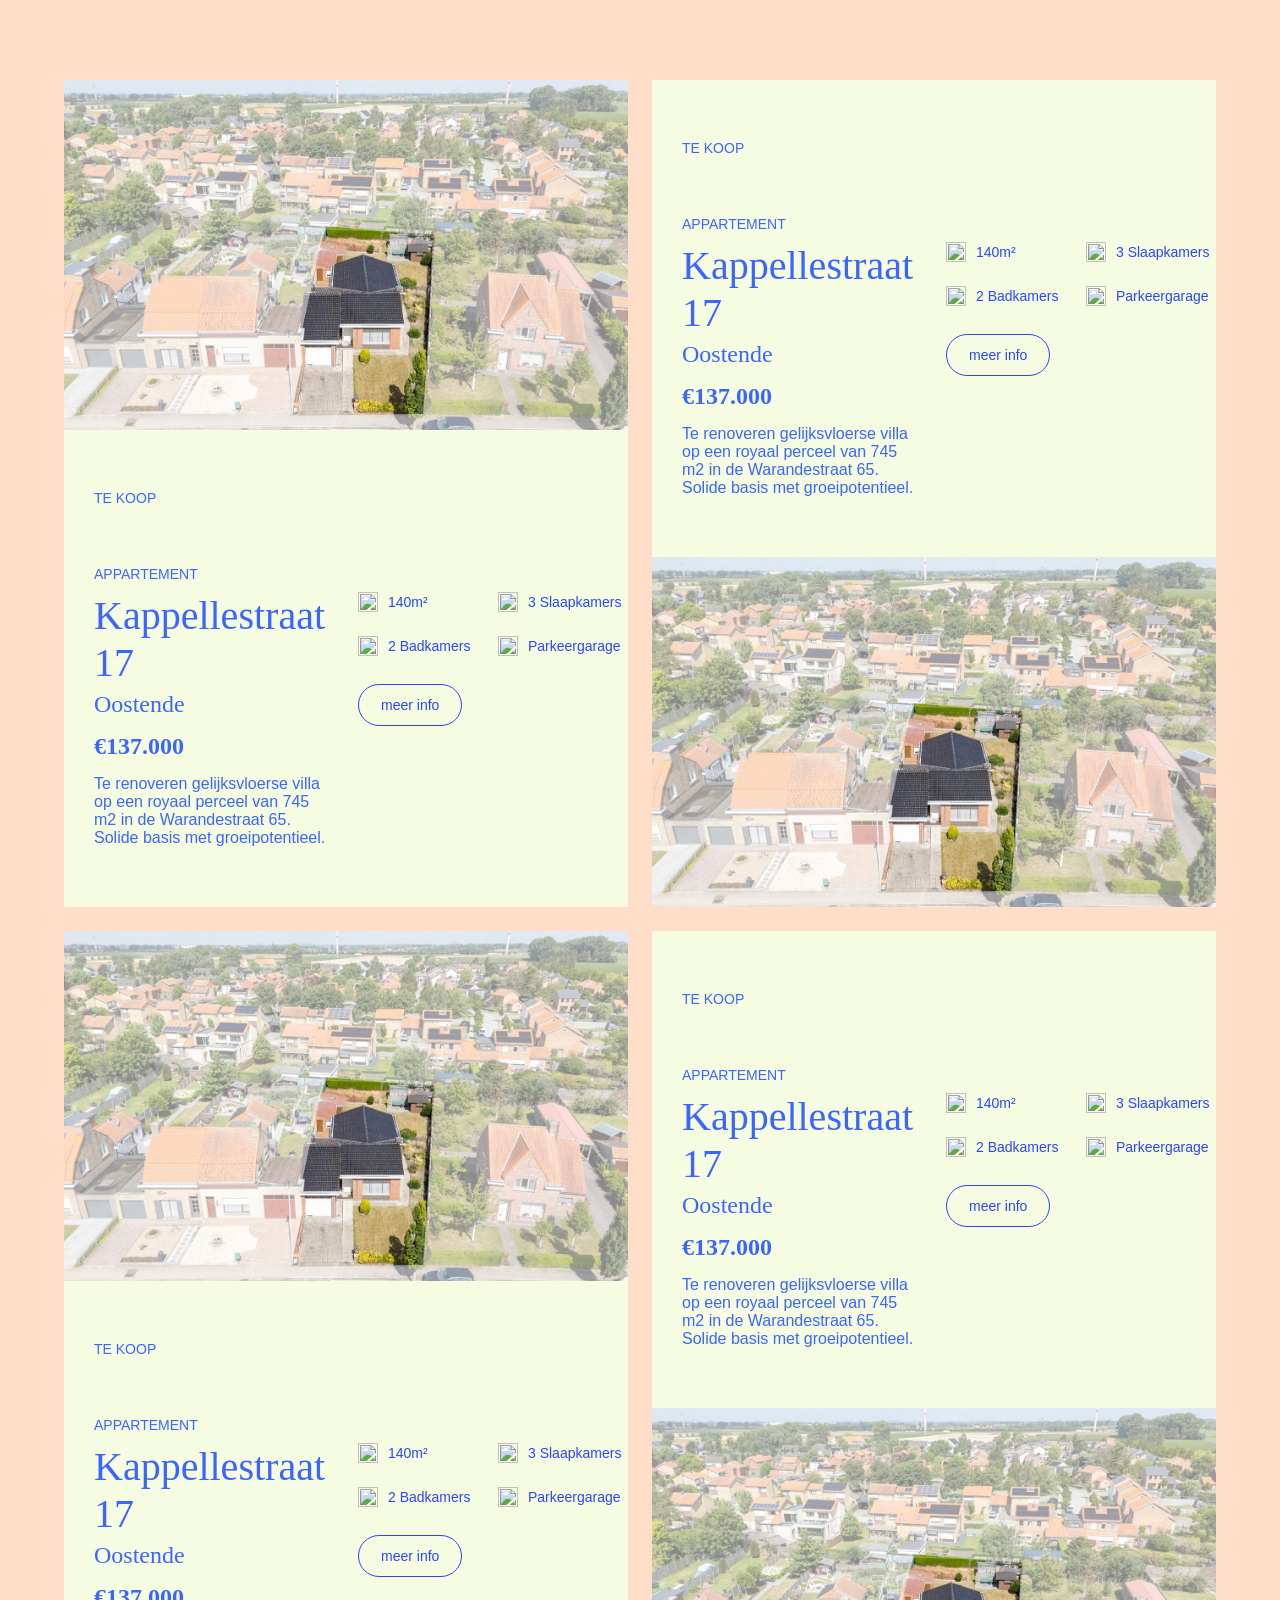
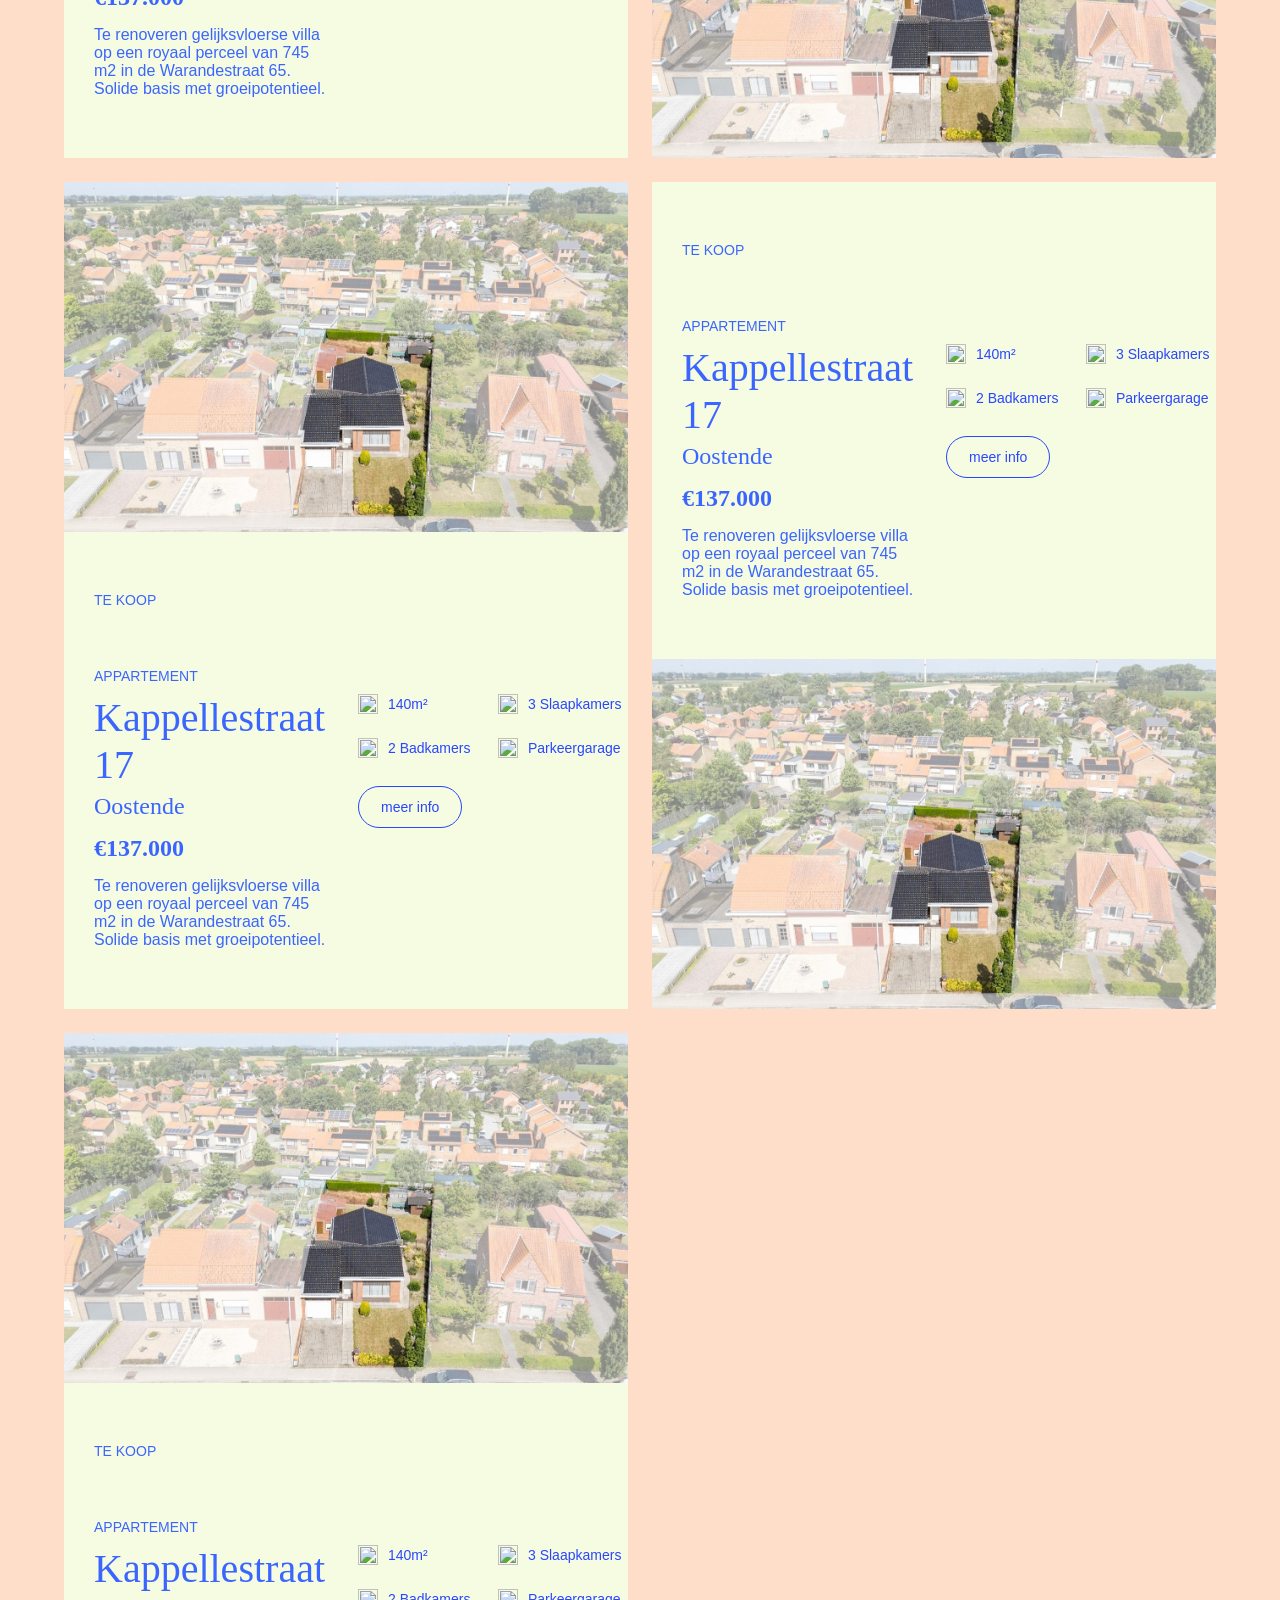
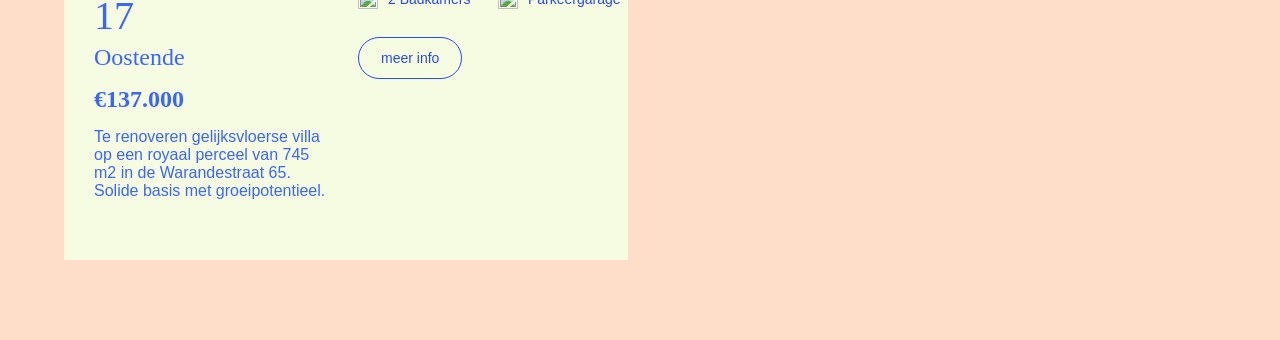
==== pand-card/index.html @ add13642 "changes" ====
<!DOCTYPE html>
<html lang="en">
<head>
    <meta charset="UTF-8">
    <meta name="viewport" content="width=device-width, initial-scale=1.0">
    <title>
        Signatuur pand overview
    </title>

    <link rel="stylesheet" href="/css/style.css">
    <link rel="stylesheet" href="/css/button.css">
    <link rel="stylesheet" href="/pand-card/style.css">
</head>
<body>
    
<div class="section">
    <div class="row">
        <div class="aanbod-wrapper">
            <div class="card aanbod-card">
                <div class="image-wrapper">
                    <img src="/assets/images/hero-img-1.JPG" alt="">
                </div>

                <div class="content-wrapper">
                    <div class="tag-wrapper">
                        <p class="tag">Te koop</p>
                        
                    </div>
                    <div class="type-wrapper">
                        <p class="type">Appartement</p>
                    </div>

                    <div class="inner-wrapper">
                        <div class="column">
                            <h3 class="title">Kappellestraat 17</h3>
                            <p class="location title">Oostende</p>
                            <p class="price title bold">€137.000</p>
                            <p class="description">
                                Te renoveren gelijksvloerse villa op een royaal perceel van 745 m2 in de Warandestraat 65. Solide basis met groeipotentieel.
                            </p>
                        </div>

                        <div class="column">
                            <div class="property-meta">
                                <ul class="meta-grid" role="list">

                                    <li class="meta-item">
                                        <img
                                            src="https://sgntr.be/wp-content/uploads/2025/12/AFMETING_ICON.svg"
                                            alt=""
                                            class="meta-icon"
                                            aria-hidden="true"
                                        >
                                        <span class="meta-text">140m²</span>
                                    </li>

                                    <li class="meta-item">
                                        <img
                                            src="https://sgntr.be/wp-content/uploads/2025/12/SLAAPKAMERS_ICON.svg"
                                            alt=""
                                            class="meta-icon"
                                            aria-hidden="true"
                                        >
                                        <span class="meta-text">3 Slaapkamers</span>
                                    </li>

                                    <li class="meta-item">
                                        <img
                                            src="https://sgntr.be/wp-content/uploads/2025/12/BADKAMER_ICON.svg"
                                            alt=""
                                            class="meta-icon"
                                            aria-hidden="true"
                                        >
                                        <span class="meta-text">2 Badkamers</span>
                                    </li>

                                    <li class="meta-item">
                                        <img
                                            src="https://sgntr.be/wp-content/uploads/2025/12/GARAGE_ICON.svg"
                                            alt=""
                                            class="meta-icon"
                                            aria-hidden="true"
                                        >
                                        <span class="meta-text">Parkeergarage</span>
                                    </li>
                                </ul>

                                <!-- <a href="#" class="meta-cta button-cta">meer info</a> -->
                                 <a href="#" class="meta-cta button-cta">
                                    <span class="button-cta-text">meer info</span>
                                    <span class="fill-container" aria-hidden="true"></span>
                                </a>
                            </div>
                        </div>
                    </div>
                </div>
            </div>
            <div class="card aanbod-card">
                <div class="image-wrapper">
                    <img src="/assets/images/hero-img-1.JPG" alt="">
                </div>

                <div class="content-wrapper">
                    <div class="tag-wrapper">
                        <p class="tag">Te koop</p>
                        
                    </div>
                    <div class="type-wrapper">
                        <p class="type">Appartement</p>
                    </div>

                    <div class="inner-wrapper">
                        <div class="column">
                            <h3 class="title">Kappellestraat 17</h3>
                            <p class="location title">Oostende</p>
                            <p class="price title bold">€137.000</p>
                            <p class="description">
                                Te renoveren gelijksvloerse villa op een royaal perceel van 745 m2 in de Warandestraat 65. Solide basis met groeipotentieel.
                            </p>
                        </div>

                        <div class="column">
                            <div class="property-meta">
                                <ul class="meta-grid" role="list">

                                    <li class="meta-item">
                                        <img
                                            src="https://sgntr.be/wp-content/uploads/2025/12/AFMETING_ICON.svg"
                                            alt=""
                                            class="meta-icon"
                                            aria-hidden="true"
                                        >
                                        <span class="meta-text">140m²</span>
                                    </li>

                                    <li class="meta-item">
                                        <img
                                            src="https://sgntr.be/wp-content/uploads/2025/12/SLAAPKAMERS_ICON.svg"
                                            alt=""
                                            class="meta-icon"
                                            aria-hidden="true"
                                        >
                                        <span class="meta-text">3 Slaapkamers</span>
                                    </li>

                                    <li class="meta-item">
                                        <img
                                            src="https://sgntr.be/wp-content/uploads/2025/12/BADKAMER_ICON.svg"
                                            alt=""
                                            class="meta-icon"
                                            aria-hidden="true"
                                        >
                                        <span class="meta-text">2 Badkamers</span>
                                    </li>

                                    <li class="meta-item">
                                        <img
                                            src="https://sgntr.be/wp-content/uploads/2025/12/GARAGE_ICON.svg"
                                            alt=""
                                            class="meta-icon"
                                            aria-hidden="true"
                                        >
                                        <span class="meta-text">Parkeergarage</span>
                                    </li>
                                </ul>

                                <!-- <a href="#" class="meta-cta button-cta">meer info</a> -->
                                 <a href="#" class="meta-cta button-cta">
                                    <span class="button-cta-text">meer info</span>
                                    <span class="fill-container" aria-hidden="true"></span>
                                </a>
                            </div>
                        </div>
                    </div>
                </div>
            </div>
            <div class="card aanbod-card">
                <div class="image-wrapper">
                    <img src="/assets/images/hero-img-1.JPG" alt="">
                </div>

                <div class="content-wrapper">
                    <div class="tag-wrapper">
                        <p class="tag">Te koop</p>
                        
                    </div>
                    <div class="type-wrapper">
                        <p class="type">Appartement</p>
                    </div>

                    <div class="inner-wrapper">
                        <div class="column">
                            <h3 class="title">Kappellestraat 17</h3>
                            <p class="location title">Oostende</p>
                            <p class="price title bold">€137.000</p>
                            <p class="description">
                                Te renoveren gelijksvloerse villa op een royaal perceel van 745 m2 in de Warandestraat 65. Solide basis met groeipotentieel.
                            </p>
                        </div>

                        <div class="column">
                            <div class="property-meta">
                                <ul class="meta-grid" role="list">

                                    <li class="meta-item">
                                        <img
                                            src="https://sgntr.be/wp-content/uploads/2025/12/AFMETING_ICON.svg"
                                            alt=""
                                            class="meta-icon"
                                            aria-hidden="true"
                                        >
                                        <span class="meta-text">140m²</span>
                                    </li>

                                    <li class="meta-item">
                                        <img
                                            src="https://sgntr.be/wp-content/uploads/2025/12/SLAAPKAMERS_ICON.svg"
                                            alt=""
                                            class="meta-icon"
                                            aria-hidden="true"
                                        >
                                        <span class="meta-text">3 Slaapkamers</span>
                                    </li>

                                    <li class="meta-item">
                                        <img
                                            src="https://sgntr.be/wp-content/uploads/2025/12/BADKAMER_ICON.svg"
                                            alt=""
                                            class="meta-icon"
                                            aria-hidden="true"
                                        >
                                        <span class="meta-text">2 Badkamers</span>
                                    </li>

                                    <li class="meta-item">
                                        <img
                                            src="https://sgntr.be/wp-content/uploads/2025/12/GARAGE_ICON.svg"
                                            alt=""
                                            class="meta-icon"
                                            aria-hidden="true"
                                        >
                                        <span class="meta-text">Parkeergarage</span>
                                    </li>
                                </ul>

                                <!-- <a href="#" class="meta-cta button-cta">meer info</a> -->
                                 <a href="#" class="meta-cta button-cta">
                                    <span class="button-cta-text">meer info</span>
                                    <span class="fill-container" aria-hidden="true"></span>
                                </a>
                            </div>
                        </div>
                    </div>
                </div>
            </div>
            <div class="card aanbod-card">
                <div class="image-wrapper">
                    <img src="/assets/images/hero-img-1.JPG" alt="">
                </div>

                <div class="content-wrapper">
                    <div class="tag-wrapper">
                        <p class="tag">Te koop</p>
                        
                    </div>
                    <div class="type-wrapper">
                        <p class="type">Appartement</p>
                    </div>

                    <div class="inner-wrapper">
                        <div class="column">
                            <h3 class="title">Kappellestraat 17</h3>
                            <p class="location title">Oostende</p>
                            <p class="price title bold">€137.000</p>
                            <p class="description">
                                Te renoveren gelijksvloerse villa op een royaal perceel van 745 m2 in de Warandestraat 65. Solide basis met groeipotentieel.
                            </p>
                        </div>

                        <div class="column">
                            <div class="property-meta">
                                <ul class="meta-grid" role="list">

                                    <li class="meta-item">
                                        <img
                                            src="https://sgntr.be/wp-content/uploads/2025/12/AFMETING_ICON.svg"
                                            alt=""
                                            class="meta-icon"
                                            aria-hidden="true"
                                        >
                                        <span class="meta-text">140m²</span>
                                    </li>

                                    <li class="meta-item">
                                        <img
                                            src="https://sgntr.be/wp-content/uploads/2025/12/SLAAPKAMERS_ICON.svg"
                                            alt=""
                                            class="meta-icon"
                                            aria-hidden="true"
                                        >
                                        <span class="meta-text">3 Slaapkamers</span>
                                    </li>

                                    <li class="meta-item">
                                        <img
                                            src="https://sgntr.be/wp-content/uploads/2025/12/BADKAMER_ICON.svg"
                                            alt=""
                                            class="meta-icon"
                                            aria-hidden="true"
                                        >
                                        <span class="meta-text">2 Badkamers</span>
                                    </li>

                                    <li class="meta-item">
                                        <img
                                            src="https://sgntr.be/wp-content/uploads/2025/12/GARAGE_ICON.svg"
                                            alt=""
                                            class="meta-icon"
                                            aria-hidden="true"
                                        >
                                        <span class="meta-text">Parkeergarage</span>
                                    </li>
                                </ul>

                                <!-- <a href="#" class="meta-cta button-cta">meer info</a> -->
                                 <a href="#" class="meta-cta button-cta">
                                    <span class="button-cta-text">meer info</span>
                                    <span class="fill-container" aria-hidden="true"></span>
                                </a>
                            </div>
                        </div>
                    </div>
                </div>
            </div>
            <div class="card aanbod-card">
                <div class="image-wrapper">
                    <img src="/assets/images/hero-img-1.JPG" alt="">
                </div>

                <div class="content-wrapper">
                    <div class="tag-wrapper">
                        <p class="tag">Te koop</p>
                        
                    </div>
                    <div class="type-wrapper">
                        <p class="type">Appartement</p>
                    </div>

                    <div class="inner-wrapper">
                        <div class="column">
                            <h3 class="title">Kappellestraat 17</h3>
                            <p class="location title">Oostende</p>
                            <p class="price title bold">€137.000</p>
                            <p class="description">
                                Te renoveren gelijksvloerse villa op een royaal perceel van 745 m2 in de Warandestraat 65. Solide basis met groeipotentieel.
                            </p>
                        </div>

                        <div class="column">
                            <div class="property-meta">
                                <ul class="meta-grid" role="list">

                                    <li class="meta-item">
                                        <img
                                            src="https://sgntr.be/wp-content/uploads/2025/12/AFMETING_ICON.svg"
                                            alt=""
                                            class="meta-icon"
                                            aria-hidden="true"
                                        >
                                        <span class="meta-text">140m²</span>
                                    </li>

                                    <li class="meta-item">
                                        <img
                                            src="https://sgntr.be/wp-content/uploads/2025/12/SLAAPKAMERS_ICON.svg"
                                            alt=""
                                            class="meta-icon"
                                            aria-hidden="true"
                                        >
                                        <span class="meta-text">3 Slaapkamers</span>
                                    </li>

                                    <li class="meta-item">
                                        <img
                                            src="https://sgntr.be/wp-content/uploads/2025/12/BADKAMER_ICON.svg"
                                            alt=""
                                            class="meta-icon"
                                            aria-hidden="true"
                                        >
                                        <span class="meta-text">2 Badkamers</span>
                                    </li>

                                    <li class="meta-item">
                                        <img
                                            src="https://sgntr.be/wp-content/uploads/2025/12/GARAGE_ICON.svg"
                                            alt=""
                                            class="meta-icon"
                                            aria-hidden="true"
                                        >
                                        <span class="meta-text">Parkeergarage</span>
                                    </li>
                                </ul>

                                <!-- <a href="#" class="meta-cta button-cta">meer info</a> -->
                                 <a href="#" class="meta-cta button-cta">
                                    <span class="button-cta-text">meer info</span>
                                    <span class="fill-container" aria-hidden="true"></span>
                                </a>
                            </div>
                        </div>
                    </div>
                </div>
            </div>
            <div class="card aanbod-card">
                <div class="image-wrapper">
                    <img src="/assets/images/hero-img-1.JPG" alt="">
                </div>

                <div class="content-wrapper">
                    <div class="tag-wrapper">
                        <p class="tag">Te koop</p>
                        
                    </div>
                    <div class="type-wrapper">
                        <p class="type">Appartement</p>
                    </div>

                    <div class="inner-wrapper">
                        <div class="column">
                            <h3 class="title">Kappellestraat 17</h3>
                            <p class="location title">Oostende</p>
                            <p class="price title bold">€137.000</p>
                            <p class="description">
                                Te renoveren gelijksvloerse villa op een royaal perceel van 745 m2 in de Warandestraat 65. Solide basis met groeipotentieel.
                            </p>
                        </div>

                        <div class="column">
                            <div class="property-meta">
                                <ul class="meta-grid" role="list">

                                    <li class="meta-item">
                                        <img
                                            src="https://sgntr.be/wp-content/uploads/2025/12/AFMETING_ICON.svg"
                                            alt=""
                                            class="meta-icon"
                                            aria-hidden="true"
                                        >
                                        <span class="meta-text">140m²</span>
                                    </li>

                                    <li class="meta-item">
                                        <img
                                            src="https://sgntr.be/wp-content/uploads/2025/12/SLAAPKAMERS_ICON.svg"
                                            alt=""
                                            class="meta-icon"
                                            aria-hidden="true"
                                        >
                                        <span class="meta-text">3 Slaapkamers</span>
                                    </li>

                                    <li class="meta-item">
                                        <img
                                            src="https://sgntr.be/wp-content/uploads/2025/12/BADKAMER_ICON.svg"
                                            alt=""
                                            class="meta-icon"
                                            aria-hidden="true"
                                        >
                                        <span class="meta-text">2 Badkamers</span>
                                    </li>

                                    <li class="meta-item">
                                        <img
                                            src="https://sgntr.be/wp-content/uploads/2025/12/GARAGE_ICON.svg"
                                            alt=""
                                            class="meta-icon"
                                            aria-hidden="true"
                                        >
                                        <span class="meta-text">Parkeergarage</span>
                                    </li>
                                </ul>

                                <!-- <a href="#" class="meta-cta button-cta">meer info</a> -->
                                 <a href="#" class="meta-cta button-cta">
                                    <span class="button-cta-text">meer info</span>
                                    <span class="fill-container" aria-hidden="true"></span>
                                </a>
                            </div>
                        </div>
                    </div>
                </div>
            </div>
            <div class="card aanbod-card">
                <div class="image-wrapper">
                    <img src="/assets/images/hero-img-1.JPG" alt="">
                </div>

                <div class="content-wrapper">
                    <div class="tag-wrapper">
                        <p class="tag">Te koop</p>
                        
                    </div>
                    <div class="type-wrapper">
                        <p class="type">Appartement</p>
                    </div>

                    <div class="inner-wrapper">
                        <div class="column">
                            <h3 class="title">Kappellestraat 17</h3>
                            <p class="location title">Oostende</p>
                            <p class="price title bold">€137.000</p>
                            <p class="description">
                                Te renoveren gelijksvloerse villa op een royaal perceel van 745 m2 in de Warandestraat 65. Solide basis met groeipotentieel.
                            </p>
                        </div>

                        <div class="column">
                            <div class="property-meta">
                                <ul class="meta-grid" role="list">

                                    <li class="meta-item">
                                        <img
                                            src="https://sgntr.be/wp-content/uploads/2025/12/AFMETING_ICON.svg"
                                            alt=""
                                            class="meta-icon"
                                            aria-hidden="true"
                                        >
                                        <span class="meta-text">140m²</span>
                                    </li>

                                    <li class="meta-item">
                                        <img
                                            src="https://sgntr.be/wp-content/uploads/2025/12/SLAAPKAMERS_ICON.svg"
                                            alt=""
                                            class="meta-icon"
                                            aria-hidden="true"
                                        >
                                        <span class="meta-text">3 Slaapkamers</span>
                                    </li>

                                    <li class="meta-item">
                                        <img
                                            src="https://sgntr.be/wp-content/uploads/2025/12/BADKAMER_ICON.svg"
                                            alt=""
                                            class="meta-icon"
                                            aria-hidden="true"
                                        >
                                        <span class="meta-text">2 Badkamers</span>
                                    </li>

                                    <li class="meta-item">
                                        <img
                                            src="https://sgntr.be/wp-content/uploads/2025/12/GARAGE_ICON.svg"
                                            alt=""
                                            class="meta-icon"
                                            aria-hidden="true"
                                        >
                                        <span class="meta-text">Parkeergarage</span>
                                    </li>
                                </ul>

                                <!-- <a href="#" class="meta-cta button-cta">meer info</a> -->
                                 <a href="#" class="meta-cta button-cta">
                                    <span class="button-cta-text">meer info</span>
                                    <span class="fill-container" aria-hidden="true"></span>
                                </a>
                            </div>
                        </div>
                    </div>
                </div>
            </div>
        </div>
    </div>
</div>

</body>
</html>
---- css/style.css ----
:root {
    --pink-color: #FFDEC9;
    --blue-color: #3B65FF;
    --white-color: #fff;
    --orange-color: #FE5801;
    --yellow-color: #F5FCE2;
}

/* =========================
   CANICULE DISPLAY
========================= */

@font-face {
    font-family: "Canicule Display";
    src: url("https://sgntr.be/wp-content/uploads/2025/12/CaniculeDisplayv0.4-Regular.Trial_.ttf")
         format("truetype");
    font-weight: 400;
    font-style: normal;
    font-display: swap;
}

@font-face {
    font-family: "Canicule Display";
    src: url("https://sgntr.be/wp-content/uploads/2025/12/CaniculeDisplayv0.4-Bold.Trial_.ttf")
         format("truetype");
    font-weight: 700;
    font-style: normal;
    font-display: swap;
}


/* =========================
   SPACE GROTESK
========================= */

@font-face {
    font-family: "Space Grotesk";
    src: url("https://sgntr.be/wp-content/uploads/2025/12/SpaceGrotesk-Light.ttf")
         format("truetype");
    font-weight: 300;
    font-style: normal;
    font-display: swap;
}

@font-face {
    font-family: "Space Grotesk";
    src: url("https://sgntr.be/wp-content/uploads/2025/12/SpaceGrotesk-Regular.ttf")
         format("truetype");
    font-weight: 400;
    font-style: normal;
    font-display: swap;
}

@font-face {
    font-family: "Space Grotesk";
    src: url("https://sgntr.be/wp-content/uploads/2025/12/SpaceGrotesk-Medium.ttf")
         format("truetype");
    font-weight: 500;
    font-style: normal;
    font-display: swap;
}

@font-face {
    font-family: "Space Grotesk";
    src: url("https://sgntr.be/wp-content/uploads/2025/12/SpaceGrotesk-Bold.ttf")
         format("truetype");
    font-weight: 700;
    font-style: normal;
    font-display: swap;
}

body {
    font-family: "Space Grotesk", sans-serif;
}

h1,
h2,
h3 {
    font-family: "Canicule Display", serif;
}

.title {
    font-family: "Canicule Display";
    font-weight: 400;
}

.title.bold {
    font-weight: 700;
}

.text {
    font-family: "Space Grotesk";
    font-weight: 400;
}

*,
*::before,
*::after {
    box-sizing: border-box;
}

* {
    margin: 0;
    padding: 0;
}

html {
    font-size: 100%;
    scroll-behavior: smooth;
}

body {
    background-color: var(--pink-color);
}

.section {
    display: flex;
    max-width: none;
    width: 100%;
    margin: 80px auto;
}

.section .row {
    display: flex;
    width: 100%;
    max-width: 1440px;
    justify-content: center;
    margin: 0px 5%;
}

.aanbod-wrapper {
    display: grid;
    grid-template-columns: repeat(2, 1fr);
    gap: 24px;
}

@media (max-width: 767px) {
    .aanbod-wrapper {
        grid-template-columns: 1fr;
    }
}
---- css/button.css ----
.button-cta {
    position: relative;
    overflow: hidden;
    padding: 16px 36px;
    border: 2px solid #000;
    border-radius: 999px;
    background: transparent;
    cursor: pointer;

    display: inline-flex;
    align-items: center;
    justify-content: center;
}

/* Tekst */
.button-cta-text {
    position: relative;
    z-index: 2;
    transition: color 0.4s ease;
}

/* Zwarte fill */
.button-cta .fill-container {
    position: absolute;
    inset: 0;
    background: var(--blue-color);
    border-radius: inherit;

    transform: scaleY(0);
    transform-origin: top;
    transition: transform 0.45s cubic-bezier(0.4, 0, 0.2, 1);

    z-index: 1;
}

/* Hover state */
.button-cta:hover .fill-container {
    transform: scaleY(1);
}

.button-cta:hover .button-cta-text {
    color: #fff;
}
---- pand-card/style.css ----
.aanbod-card {
    color: var(--blue-color);
    display: flex;
    flex: 0 1 500px;
    flex-direction: column;
    gap: 0;
}

.aanbod-card:nth-child(even) {
    display: flex;
    flex-direction: column-reverse;
}

.aanbod-card:hover .image-wrapper img {
    transform: scale(1.05);
}

.aanbod-card .image-wrapper {
    max-height: 350px;
    overflow: hidden;
}

.aanbod-card .image-wrapper img {
    width: 100%;
    height: 100%;
    object-fit: cover;
    display: block;
    transition: all 400ms ease-in-out;
}

.aanbod-card .content-wrapper {
    display: flex;
    flex-direction: column;
    padding: 60px 30px;
    background-color: var(--yellow-color);
}

.aanbod-card .tag,
.aanbod-card .type {
    text-transform: uppercase;
    font-weight: 300;
    font-size: 14px;
}

.aanbod-card .type {
    margin-bottom: 10px;
}

.aanbod-card .description {
    font-weight: 300;
}

.aanbod-card .tag {
    margin-bottom: 60px;
}

.aanbod-card h3 {
    font-size: 2.5rem;
    margin-bottom: 5px;
}

.aanbod-card .location {
    font-size: 1.5rem;
    margin-bottom: 15px;
}

.aanbod-card .price {
    font-size: 1.5rem;
    margin-bottom: 15px;
}


.aanbod-card .inner-wrapper {
    display: grid;
    grid-template-columns: repeat(2, 1fr);
    gap: 24px;
}

.property-meta {
    display: grid;
    gap: 28px;
}

.meta-grid {
    display: grid;
    grid-template-columns: repeat(2, minmax(0, 1fr));
    gap: 24px 40px;
    padding: 0;
    margin: 0;
}

.meta-item {
    display: flex;
    align-items: center;
    gap: 10px;
}

.meta-icon {
    width: 20px;
    height: 20px;
    flex-shrink: 0;
}

.meta-icon img,
.meta-icon {
    display: block;
}

.meta-text {
    font-family: "Space Grotesk", sans-serif;
    font-weight: 300;
    font-size: 14px;
    line-height: 1.2;
    color: #2a46ff;
    white-space: nowrap;
}

.meta-cta {
    align-self: start;
    display: flex;
    width: fit-content;
    align-items: center;
    padding: 12px 22px;
    border: 1px solid #2a46ff;
    border-radius: 999px;
    font-family: "Space Grotesk", sans-serif;
    font-size: 14px;
    color: #2a46ff;
    text-decoration: none;
}

@media (max-width: 767px) {
    .aanbod-card  .inner-wrapper {
        grid-template-columns: 1fr;
    }

        .meta-grid {
        grid-template-columns: 1fr;
    }

    .meta-text {
        white-space: normal;
    }
}
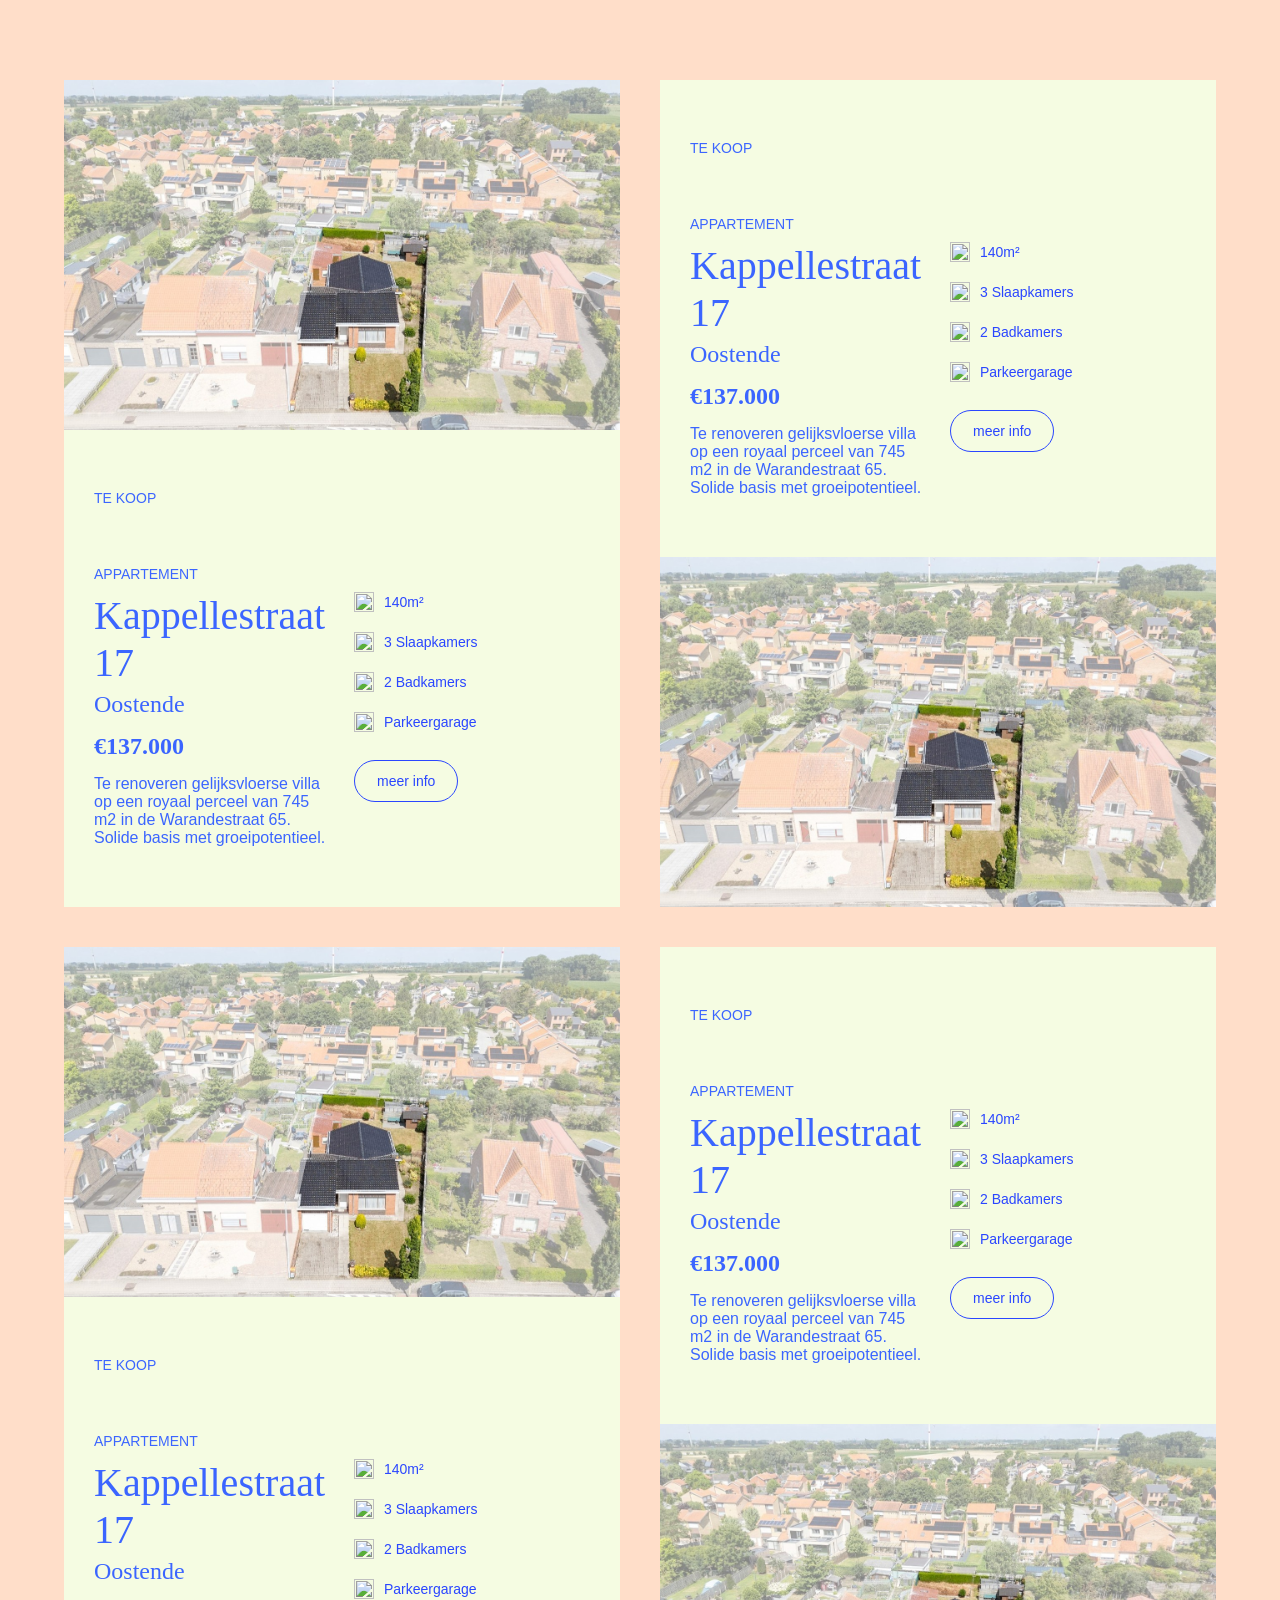
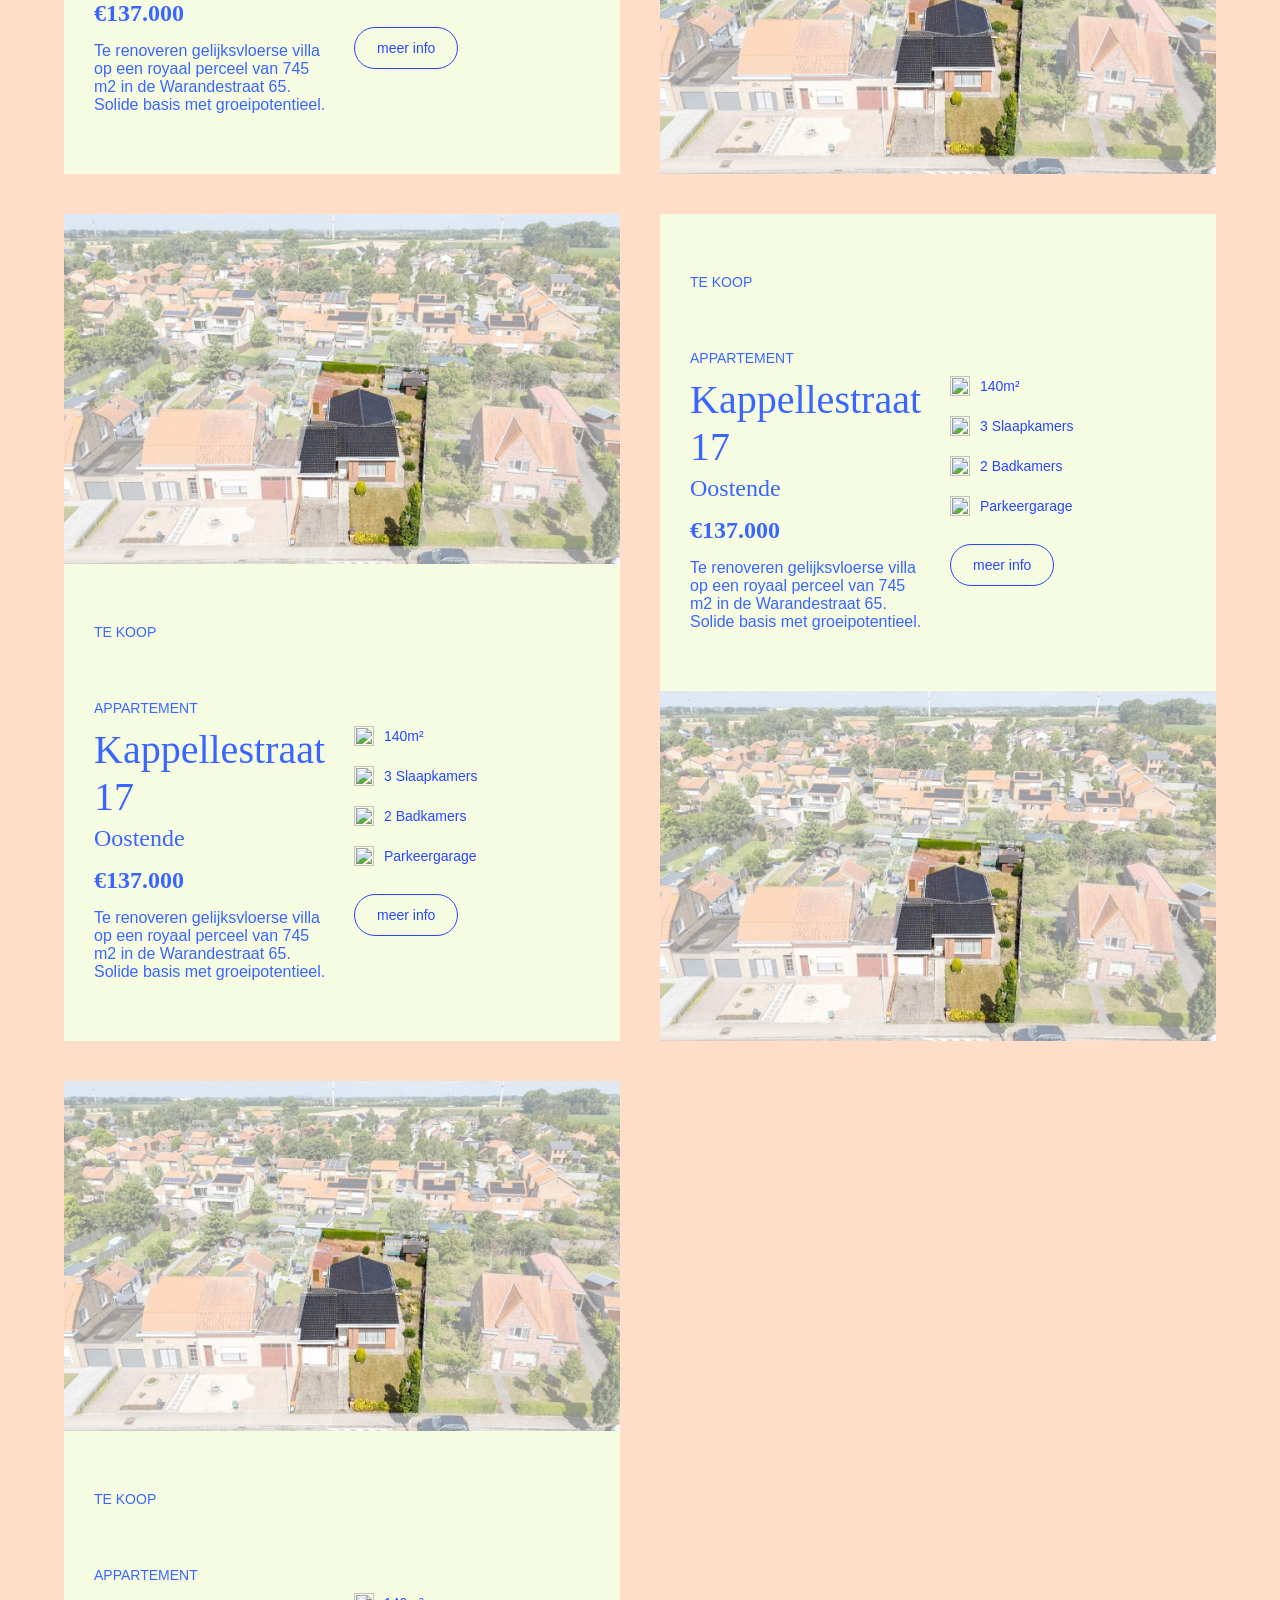
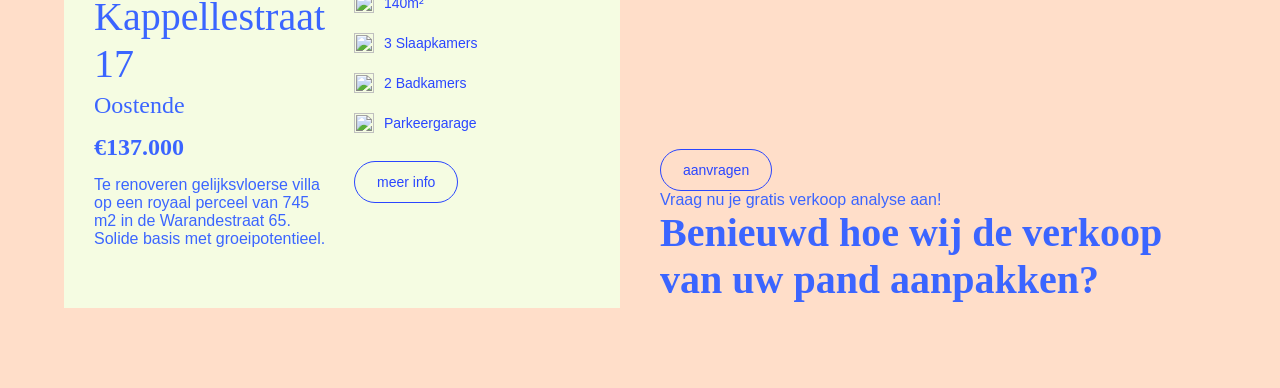
==== commit 4e9c36ac: "changes" ====
--- a/pand-card/index.html
+++ b/pand-card/index.html
@@ -569,6 +569,18 @@
                     </div>
                 </div>
             </div>
+            <div class="card aanbod-card cta-card">
+                <h3>
+                    Benieuwd hoe wij de verkoop van uw pand aanpakken?
+                </h3>
+                <p>
+                    Vraag nu je gratis verkoop analyse aan!
+                </p>
+                <a href="#" class="meta-cta button-cta orange-btn">
+                    <span class="button-cta-text">aanvragen</span>
+                    <span class="fill-container" aria-hidden="true"></span>
+                </a>
+            </div>
         </div>
     </div>
 </div>
--- a/css/style.css
+++ b/css/style.css
@@ -131,7 +131,7 @@
 .aanbod-wrapper {
     display: grid;
     grid-template-columns: repeat(2, 1fr);
-    gap: 24px;
+    gap: 40px;
 }
 
 @media (max-width: 767px) {
--- a/pand-card/style.css
+++ b/pand-card/style.css
@@ -7,7 +7,6 @@
 }
 
 .aanbod-card:nth-child(even) {
-    display: flex;
     flex-direction: column-reverse;
 }
 
@@ -83,8 +82,8 @@
 
 .meta-grid {
     display: grid;
-    grid-template-columns: repeat(2, minmax(0, 1fr));
-    gap: 24px 40px;
+    grid-template-columns: repeat(auto-fit, minmax(120px, 1fr));
+    gap: 20px;
     padding: 0;
     margin: 0;
 }
@@ -129,16 +128,38 @@
     text-decoration: none;
 }
 
-@media (max-width: 767px) {
+@media (max-width: 1250px) {
+    .aanbod-card h3 {
+        font-size: 1.5rem;
+    }
+}
+
+@media (max-width: 950px) {
     .aanbod-card  .inner-wrapper {
         grid-template-columns: 1fr;
     }
+}
 
-        .meta-grid {
+@media (max-width: 768px) {
+    .meta-grid {
         grid-template-columns: 1fr;
     }
 
     .meta-text {
         white-space: normal;
     }
+}
+
+@media (max-width: 560px) {
+    .aanbod-card:nth-child(even) {
+        flex-direction: column;
+    }
+
+    .aanbod-card h3 {
+        font-size: 2.5rem;
+    }
+
+    .aanbod-card .tag {
+        margin-bottom: 40px;
+    }
 }
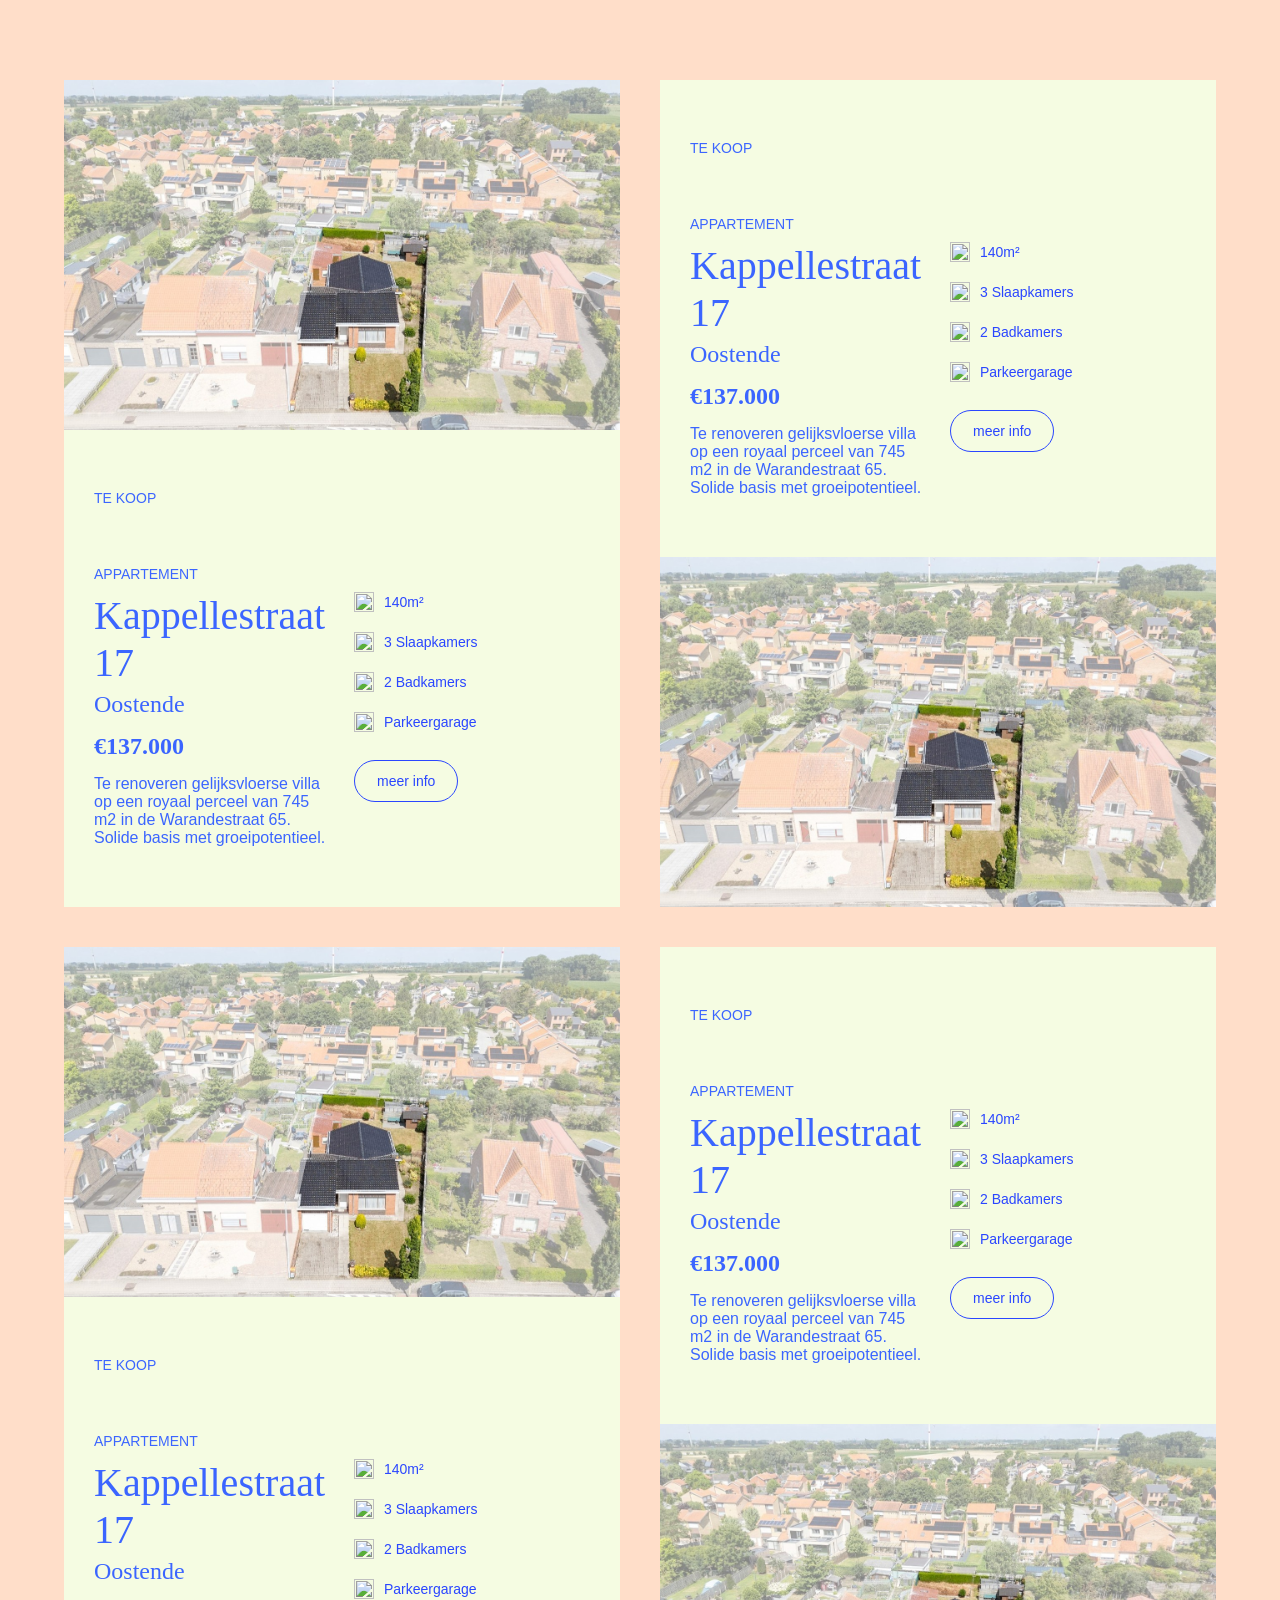
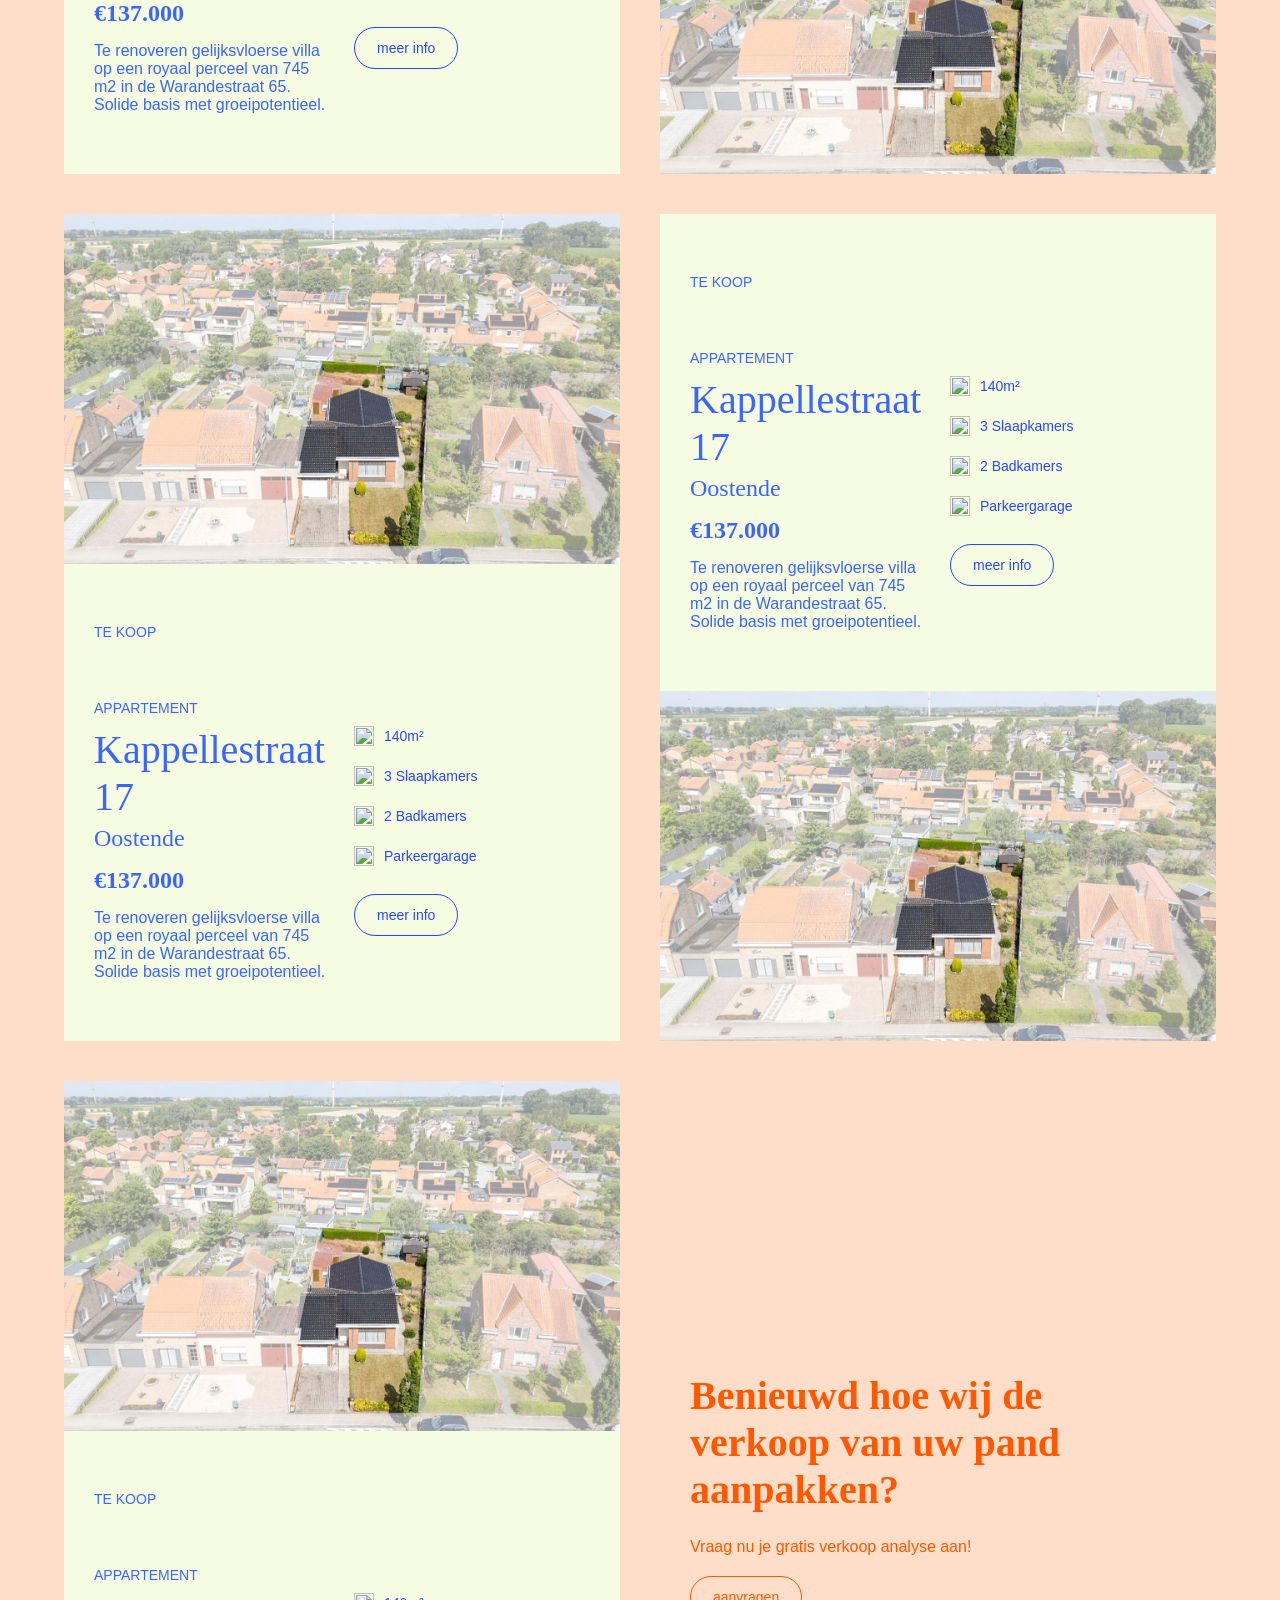
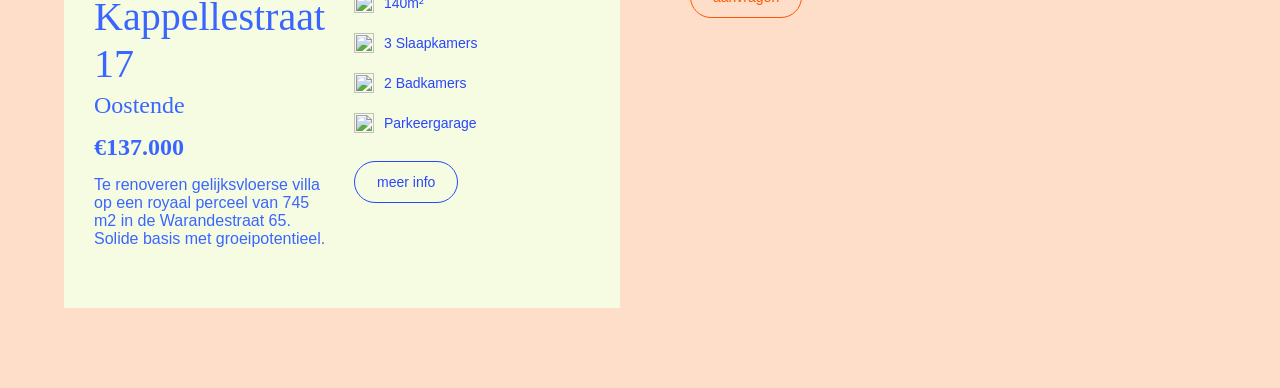
==== commit 8ab85988: "changes" ====
--- a/pand-card/index.html
+++ b/pand-card/index.html
@@ -570,16 +570,18 @@
                 </div>
             </div>
             <div class="card aanbod-card cta-card">
-                <h3>
-                    Benieuwd hoe wij de verkoop van uw pand aanpakken?
-                </h3>
-                <p>
-                    Vraag nu je gratis verkoop analyse aan!
-                </p>
-                <a href="#" class="meta-cta button-cta orange-btn">
-                    <span class="button-cta-text">aanvragen</span>
-                    <span class="fill-container" aria-hidden="true"></span>
-                </a>
+                <div class="inner-container">
+                    <h3>
+                        Benieuwd hoe wij de verkoop van uw pand aanpakken?
+                    </h3>
+                    <p>
+                        Vraag nu je gratis verkoop analyse aan!
+                    </p>
+                    <a href="#" class="meta-cta button-cta orange-btn">
+                        <span class="button-cta-text">aanvragen</span>
+                        <span class="fill-container" aria-hidden="true"></span>
+                    </a>
+                </div>
             </div>
         </div>
     </div>
--- a/css/button.css
+++ b/css/button.css
@@ -12,14 +12,12 @@
     justify-content: center;
 }
 
-/* Tekst */
 .button-cta-text {
     position: relative;
     z-index: 2;
     transition: color 0.4s ease;
 }
 
-/* Zwarte fill */
 .button-cta .fill-container {
     position: absolute;
     inset: 0;
@@ -33,11 +31,19 @@
     z-index: 1;
 }
 
-/* Hover state */
 .button-cta:hover .fill-container {
     transform: scaleY(1);
 }
 
 .button-cta:hover .button-cta-text {
     color: #fff;
+}
+
+.button-cta.orange-btn {
+    color: var(--orange-color);
+    border-color: var(--orange-color);
+}
+
+.button-cta.orange-btn .fill-container {
+    background: var(--orange-color);
 }
--- a/pand-card/style.css
+++ b/pand-card/style.css
@@ -8,6 +8,19 @@
 
 .aanbod-card:nth-child(even) {
     flex-direction: column-reverse;
+}
+
+.aanbod-card.cta-card {
+    color: var(--orange-color);
+    flex-direction: column;
+    justify-content: center;
+    padding: 60px 30px;
+}
+
+.aanbod-card.cta-card .inner-container {
+    display: flex;
+    flex-direction: column;
+    gap: 20px;
 }
 
 .aanbod-card:hover .image-wrapper img {
@@ -67,7 +80,6 @@
     font-size: 1.5rem;
     margin-bottom: 15px;
 }
-
 
 .aanbod-card .inner-wrapper {
     display: grid;
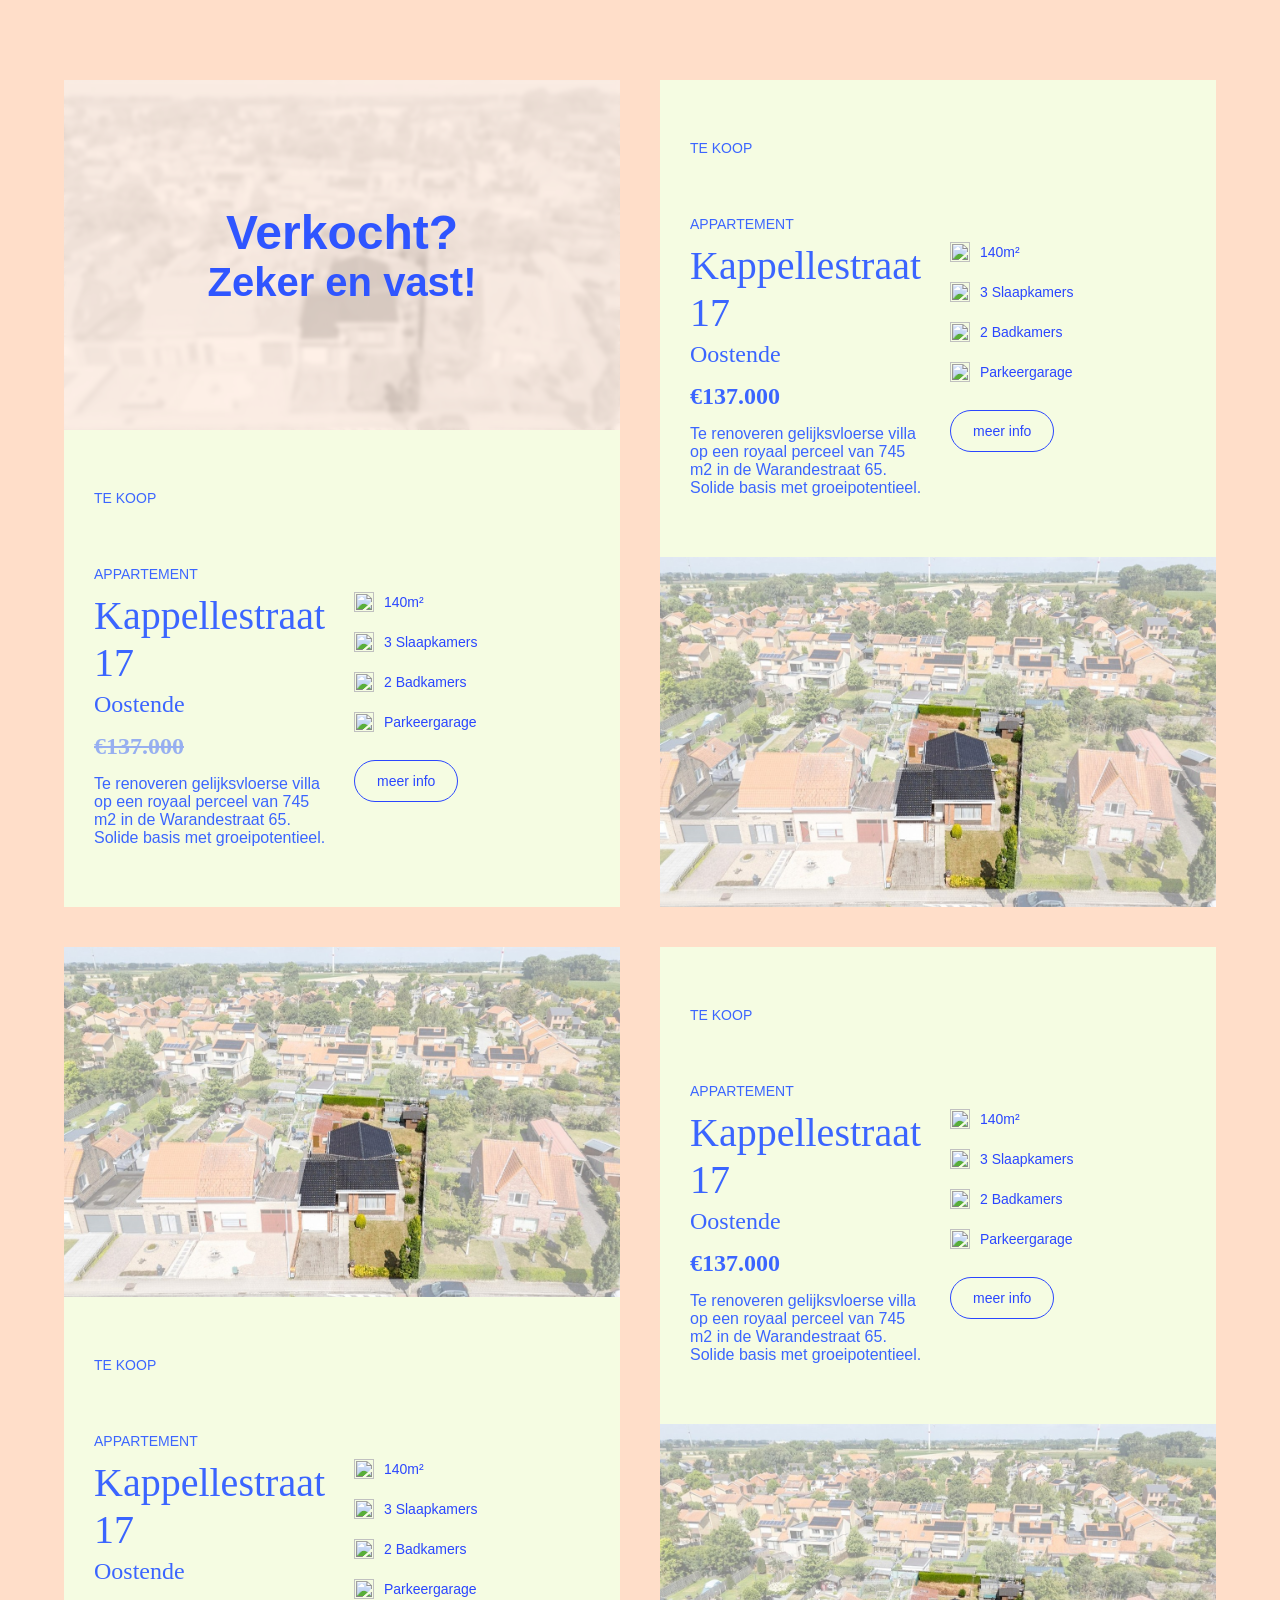
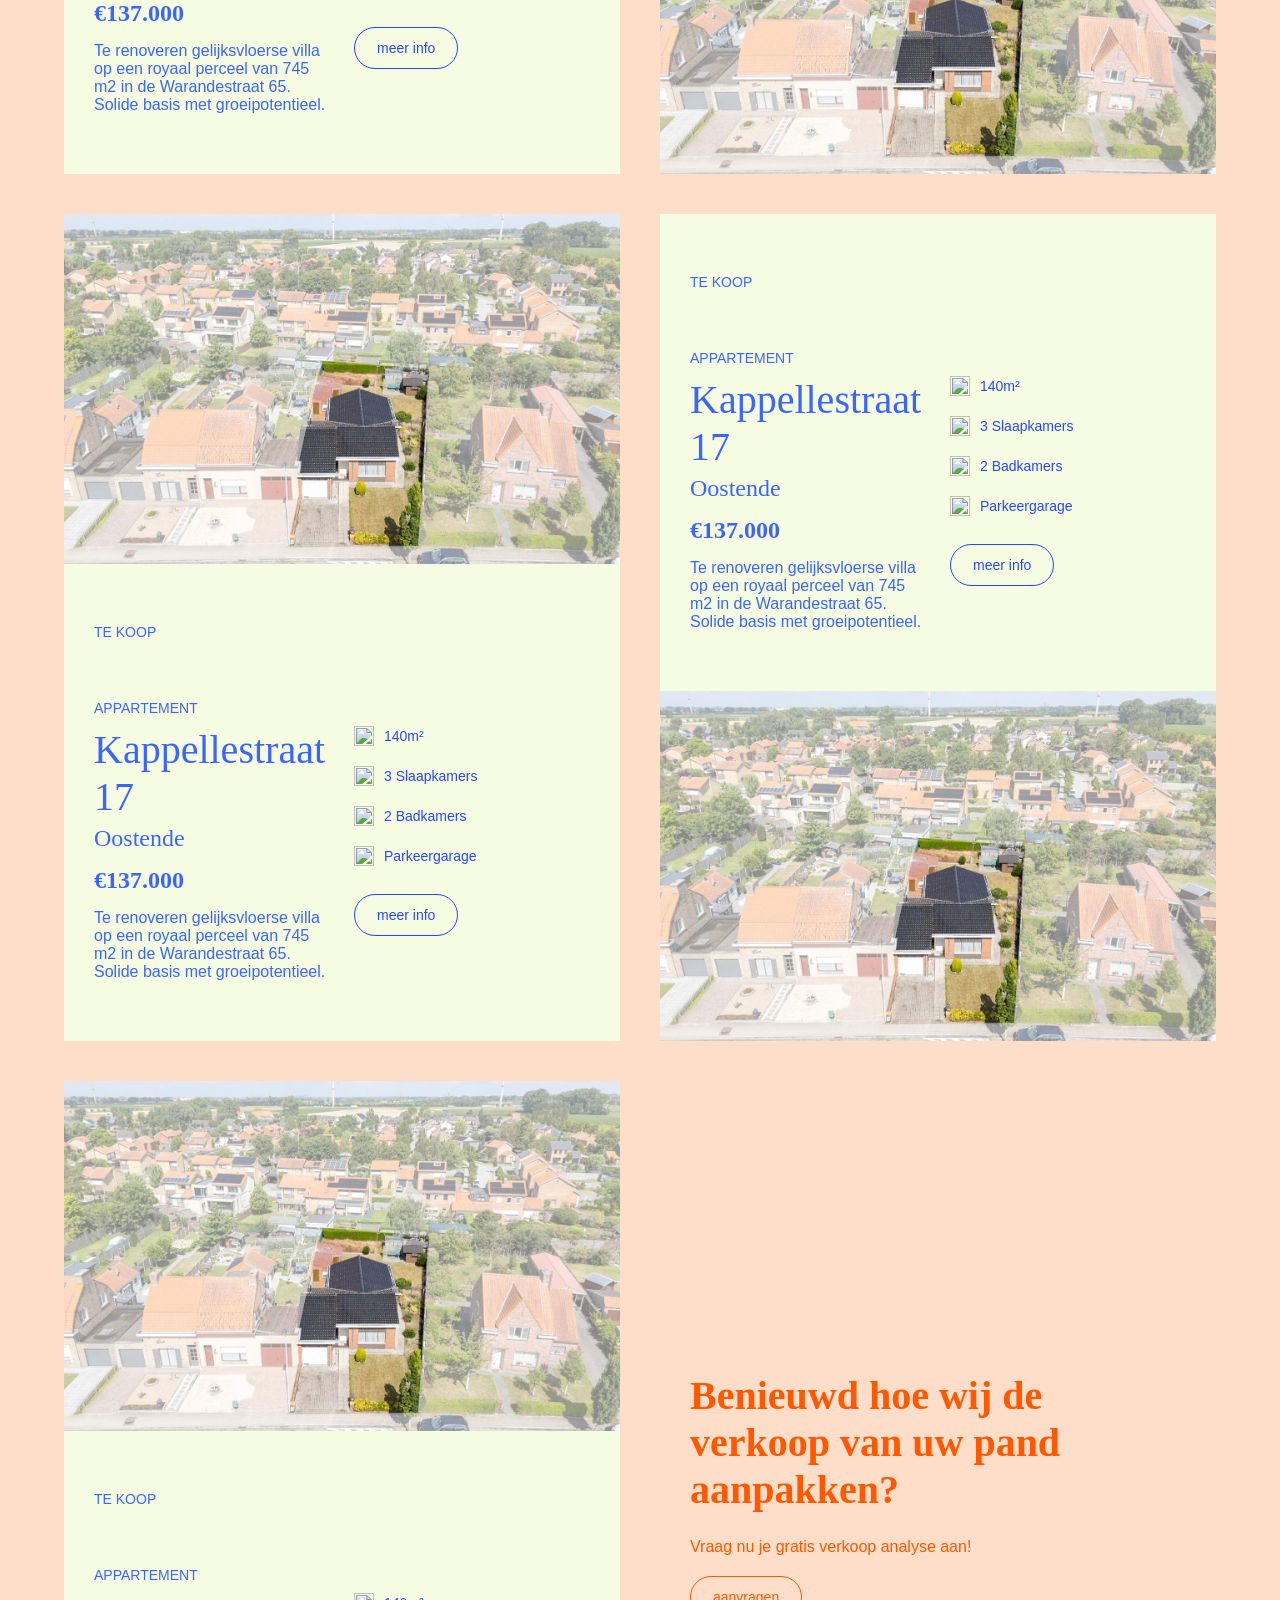
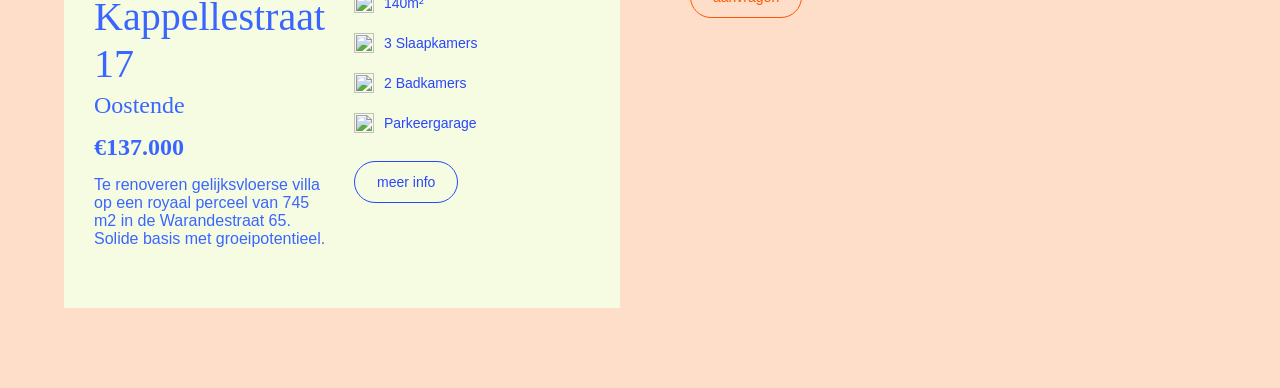
==== commit 1b794a98: "changes" ====
--- a/pand-card/index.html
+++ b/pand-card/index.html
@@ -16,77 +16,78 @@
 <div class="section">
     <div class="row">
         <div class="aanbod-wrapper">
-            <div class="card aanbod-card">
-                <div class="image-wrapper">
-                    <img src="/assets/images/hero-img-1.JPG" alt="">
-                </div>
-
-                <div class="content-wrapper">
-                    <div class="tag-wrapper">
-                        <p class="tag">Te koop</p>
-                        
-                    </div>
-                    <div class="type-wrapper">
-                        <p class="type">Appartement</p>
-                    </div>
-
-                    <div class="inner-wrapper">
-                        <div class="column">
-                            <h3 class="title">Kappellestraat 17</h3>
-                            <p class="location title">Oostende</p>
-                            <p class="price title bold">€137.000</p>
-                            <p class="description">
-                                Te renoveren gelijksvloerse villa op een royaal perceel van 745 m2 in de Warandestraat 65. Solide basis met groeipotentieel.
-                            </p>
-                        </div>
-
-                        <div class="column">
-                            <div class="property-meta">
-                                <ul class="meta-grid" role="list">
-
-                                    <li class="meta-item">
-                                        <img
-                                            src="https://sgntr.be/wp-content/uploads/2025/12/AFMETING_ICON.svg"
-                                            alt=""
-                                            class="meta-icon"
-                                            aria-hidden="true"
-                                        >
-                                        <span class="meta-text">140m²</span>
-                                    </li>
-
-                                    <li class="meta-item">
-                                        <img
-                                            src="https://sgntr.be/wp-content/uploads/2025/12/SLAAPKAMERS_ICON.svg"
-                                            alt=""
-                                            class="meta-icon"
-                                            aria-hidden="true"
-                                        >
-                                        <span class="meta-text">3 Slaapkamers</span>
-                                    </li>
-
-                                    <li class="meta-item">
-                                        <img
-                                            src="https://sgntr.be/wp-content/uploads/2025/12/BADKAMER_ICON.svg"
-                                            alt=""
-                                            class="meta-icon"
-                                            aria-hidden="true"
-                                        >
-                                        <span class="meta-text">2 Badkamers</span>
-                                    </li>
-
-                                    <li class="meta-item">
-                                        <img
-                                            src="https://sgntr.be/wp-content/uploads/2025/12/GARAGE_ICON.svg"
-                                            alt=""
-                                            class="meta-icon"
-                                            aria-hidden="true"
-                                        >
-                                        <span class="meta-text">Parkeergarage</span>
-                                    </li>
-                                </ul>
-
-                                <!-- <a href="#" class="meta-cta button-cta">meer info</a> -->
-                                 <a href="#" class="meta-cta button-cta">
+            <div class="card aanbod-card is-sold">
+                <a href="https://google.com" rel="noopener noreferrer" target="_blank" class="image-wrapper">
+                    <img src="/assets/images/hero-img-1.JPG" alt="">
+                    <span class="sold-overlay">Verkocht?<br><small>Zeker en vast!</small></span>
+                </a>
+
+                <div class="content-wrapper">
+                    <div class="tag-wrapper">
+                        <p class="tag">Te koop</p>
+                        
+                    </div>
+                    <div class="type-wrapper">
+                        <p class="type">Appartement</p>
+                    </div>
+
+                    <div class="inner-wrapper">
+                        <div class="column">
+                            <h3 class="title">Kappellestraat 17</h3>
+                            <p class="location title">Oostende</p>
+                            <p class="price title bold">€137.000</p>
+                            <p class="description">
+                                Te renoveren gelijksvloerse villa op een royaal perceel van 745 m2 in de Warandestraat 65. Solide basis met groeipotentieel.
+                            </p>
+                        </div>
+
+                        <div class="column">
+                            <div class="property-meta">
+                                <ul class="meta-grid" role="list">
+
+                                    <li class="meta-item">
+                                        <img
+                                            src="https://sgntr.be/wp-content/uploads/2025/12/AFMETING_ICON.svg"
+                                            alt=""
+                                            class="meta-icon"
+                                            aria-hidden="true"
+                                        >
+                                        <span class="meta-text">140m²</span>
+                                    </li>
+
+                                    <li class="meta-item">
+                                        <img
+                                            src="https://sgntr.be/wp-content/uploads/2025/12/SLAAPKAMERS_ICON.svg"
+                                            alt=""
+                                            class="meta-icon"
+                                            aria-hidden="true"
+                                        >
+                                        <span class="meta-text">3 Slaapkamers</span>
+                                    </li>
+
+                                    <li class="meta-item">
+                                        <img
+                                            src="https://sgntr.be/wp-content/uploads/2025/12/BADKAMER_ICON.svg"
+                                            alt=""
+                                            class="meta-icon"
+                                            aria-hidden="true"
+                                        >
+                                        <span class="meta-text">2 Badkamers</span>
+                                    </li>
+
+                                    <li class="meta-item">
+                                        <img
+                                            src="https://sgntr.be/wp-content/uploads/2025/12/GARAGE_ICON.svg"
+                                            alt=""
+                                            class="meta-icon"
+                                            aria-hidden="true"
+                                        >
+                                        <span class="meta-text">Parkeergarage</span>
+                                    </li>
+                                </ul>
+
+                                <!-- <a href="#" class="meta-cta button-cta">meer info</a> -->
+                                 <a href="https://google.com" target="_blank" rel="noopener noreferrer" class="meta-cta button-cta">
                                     <span class="button-cta-text">meer info</span>
                                     <span class="fill-container" aria-hidden="true"></span>
                                 </a>
--- a/pand-card/style.css
+++ b/pand-card/style.css
@@ -1,7 +1,6 @@
 .aanbod-card {
     color: var(--blue-color);
     display: flex;
-    flex: 0 1 500px;
     flex-direction: column;
     gap: 0;
 }
@@ -30,6 +29,7 @@
 .aanbod-card .image-wrapper {
     max-height: 350px;
     overflow: hidden;
+    position: relative;
 }
 
 .aanbod-card .image-wrapper img {
@@ -140,6 +140,45 @@
     text-decoration: none;
 }
 
+
+/* IS SOLD */
+/* image dimmen bij verkocht */
+.card.is-sold .image-wrapper img {
+    opacity: 0.35;
+    filter: grayscale(100%);
+}
+
+/* overlay tekst */
+.card .sold-overlay {
+    position: absolute;
+    inset: 0;
+    display: flex;
+    align-items: center;
+    justify-content: center;
+    text-align: center;
+    flex-direction: column;
+
+    font-size: 3em;
+    font-weight: 700;
+    color: #2f55ff;
+
+    background: rgba(255,255,255,0.35);
+    backdrop-filter: blur(2px);
+
+    opacity: 0;
+    pointer-events: none;
+    transition: opacity 0.3s ease;
+}
+
+.card.is-sold .sold-overlay {
+    opacity: 1;
+}
+
+.card.is-sold .price {
+    text-decoration: line-through;
+    opacity: 0.5;
+}
+
 @media (max-width: 1250px) {
     .aanbod-card h3 {
         font-size: 1.5rem;
@@ -167,6 +206,14 @@
         flex-direction: column;
     }
 
+    .aanbod-card .image-wrapper {
+        max-height: 300px;   
+    }
+    
+    .aanbod-card .content-wrapper {
+        padding: 30px;
+    }
+
     .aanbod-card h3 {
         font-size: 2.5rem;
     }
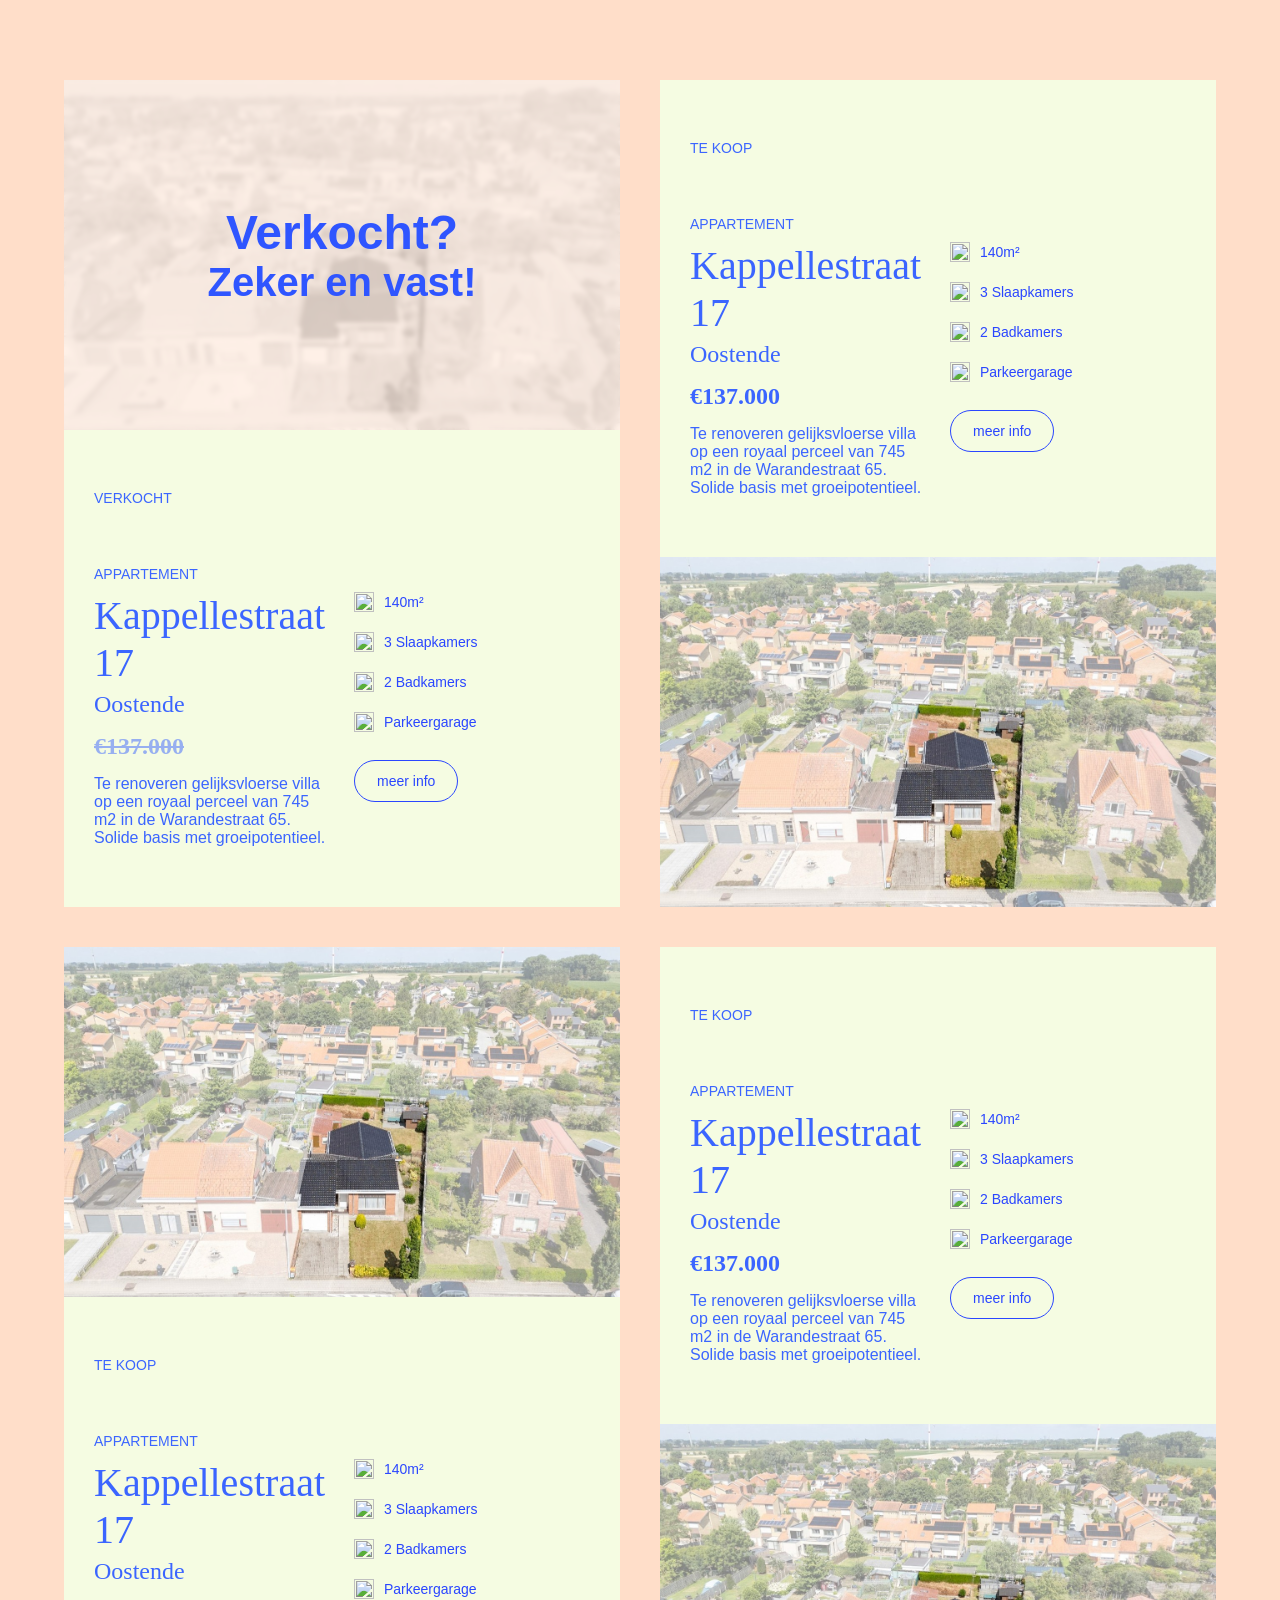
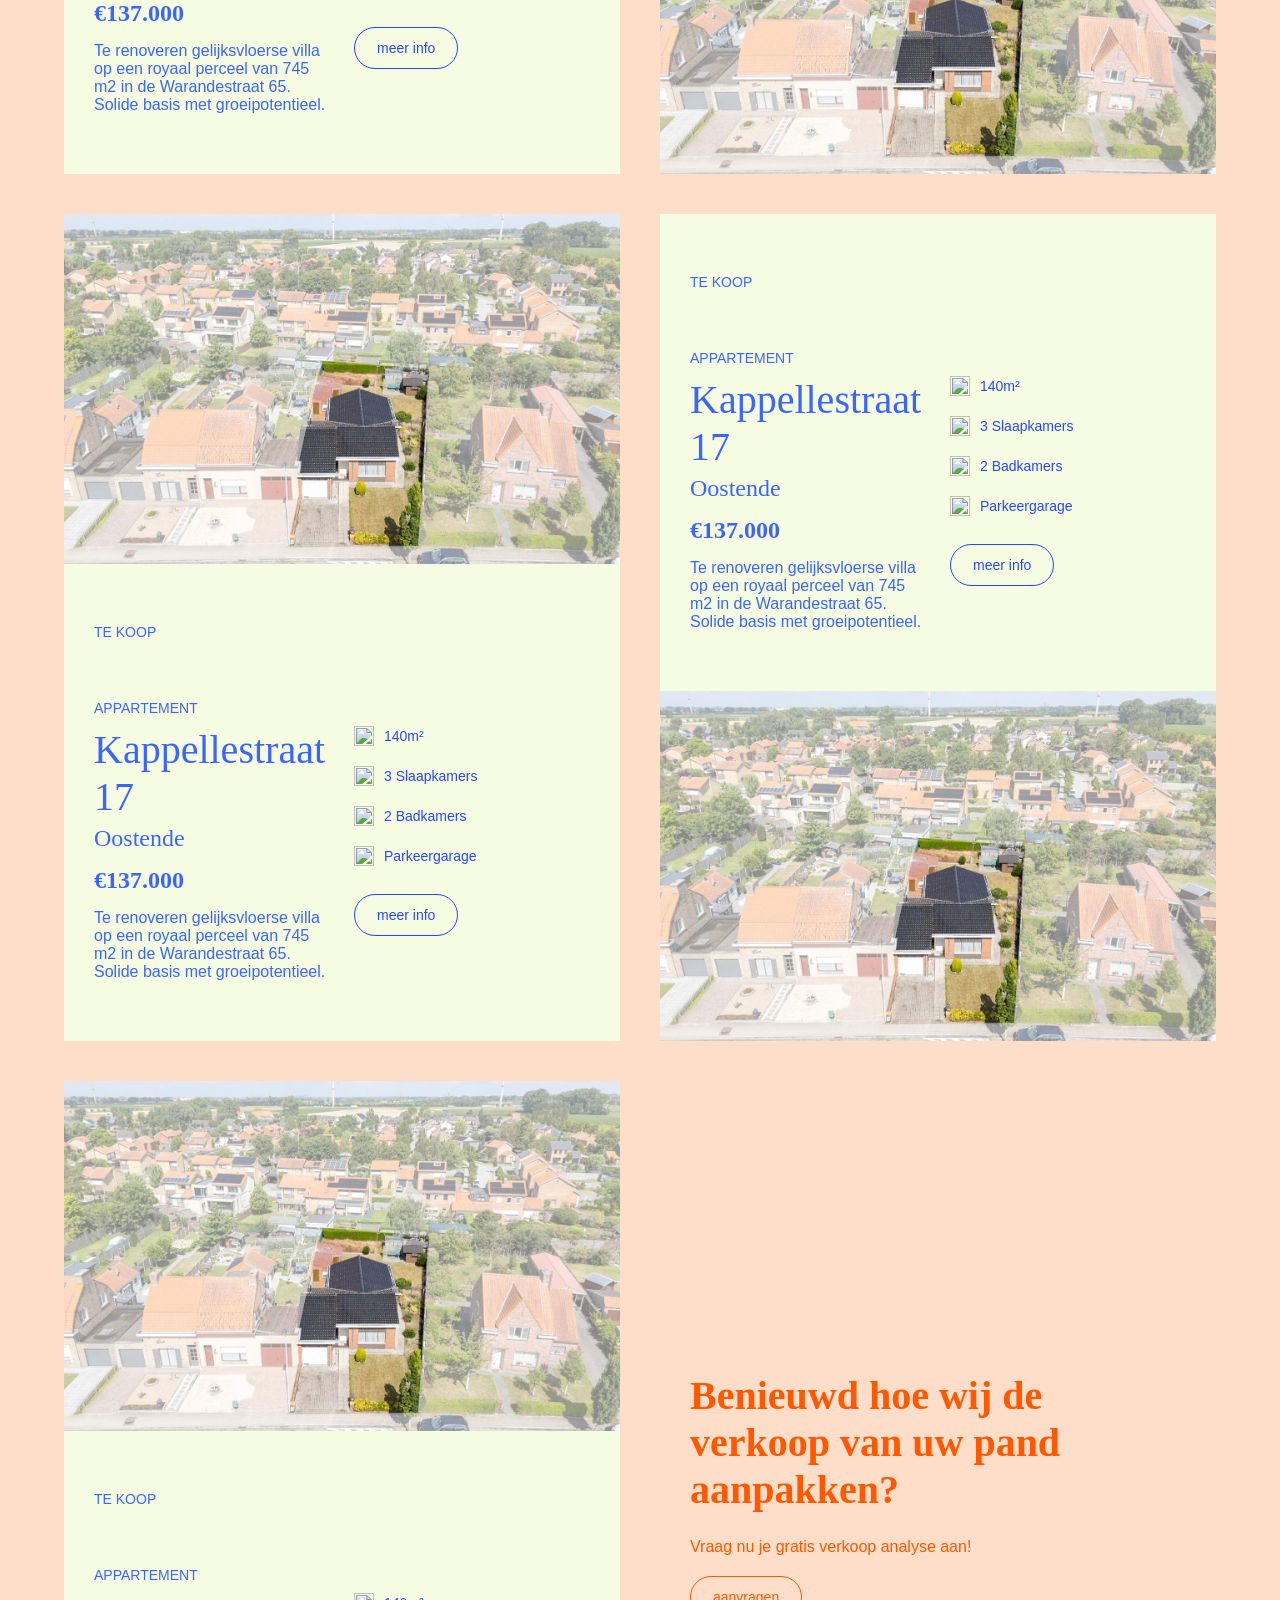
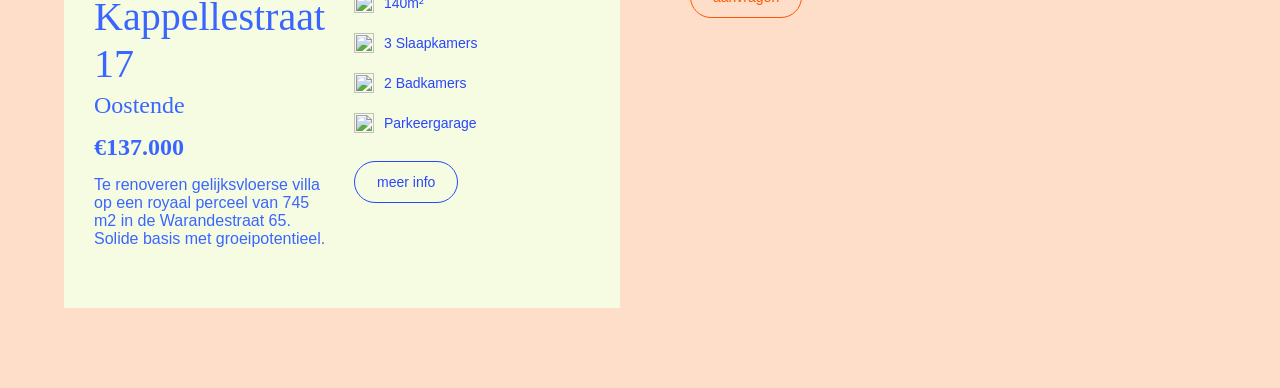
==== commit e92a1216: "changes" ====
--- a/pand-card/index.html
+++ b/pand-card/index.html
@@ -24,8 +24,8 @@
 
                 <div class="content-wrapper">
                     <div class="tag-wrapper">
-                        <p class="tag">Te koop</p>
-                        
+                        <p class="tag available">Te koop</p>
+                        <p class="tag sold">Verkocht</p>
                     </div>
                     <div class="type-wrapper">
                         <p class="type">Appartement</p>
--- a/pand-card/style.css
+++ b/pand-card/style.css
@@ -64,6 +64,22 @@
 
 .aanbod-card .tag {
     margin-bottom: 60px;
+}
+
+.aanbod-card .tag-wrapper .sold {
+    display: none;
+}
+
+.aanbod-card .tag-wrapper .available {
+    display: flex;
+}
+
+.aanbod-card.is-sold .tag-wrapper .available {
+    display: none;
+}
+
+.aanbod-card.is-sold .tag-wrapper .sold {
+    display: flex;
 }
 
 .aanbod-card h3 {
